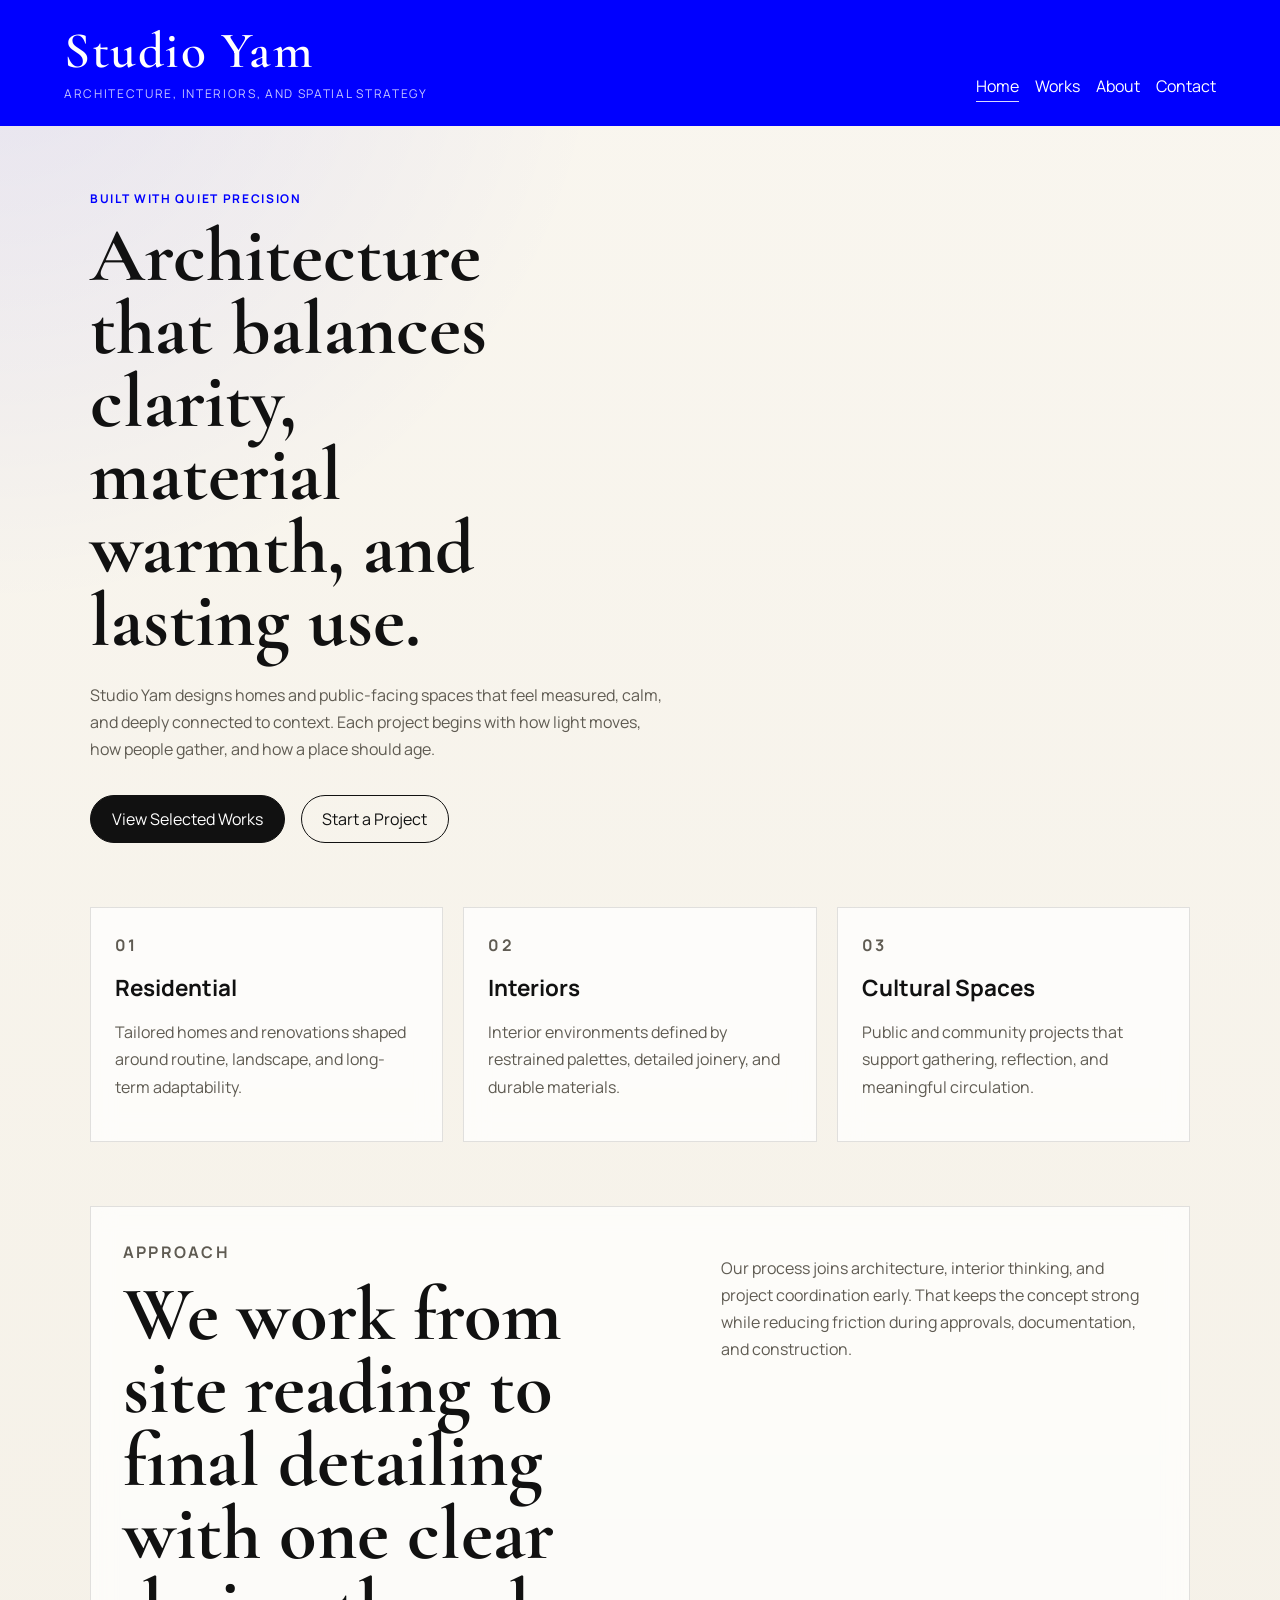
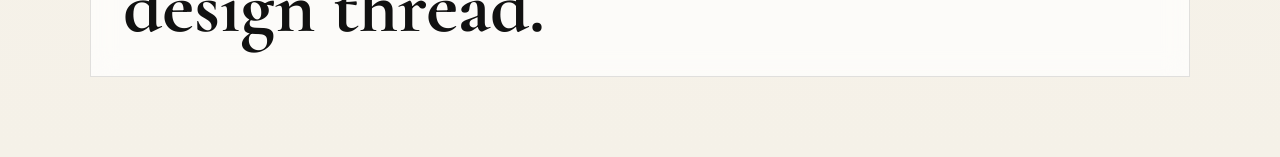
==== index.html @ 18f369b9 "Initial architectural studio website scaffold" ====
<!DOCTYPE html>
<html lang="en">
<head>
  <meta charset="UTF-8">
  <meta name="viewport" content="width=device-width, initial-scale=1.0">
  <title>Studio Yam | Architecture and Interiors</title>
  <meta name="description" content="Studio Yam is an architectural studio shaping calm, site-responsive homes, interiors, and cultural spaces.">
  <link rel="preconnect" href="https://fonts.googleapis.com">
  <link rel="preconnect" href="https://fonts.gstatic.com" crossorigin>
  <link href="https://fonts.googleapis.com/css2?family=Manrope:wght@400;500;700;800&family=Cormorant+Garamond:wght@500;600&display=swap" rel="stylesheet">
  <link rel="stylesheet" href="style.css">
</head>
<body>
  <header class="site-header">
    <div class="brand-lockup">
      <a class="brand" href="index.html">Studio Yam</a>
      <p class="brand-note">Architecture, interiors, and spatial strategy</p>
    </div>
    <nav class="site-nav" aria-label="Main navigation">
      <a class="active" href="index.html">Home</a>
      <a href="works.html">Works</a>
      <a href="about.html">About</a>
      <a href="contact.html">Contact</a>
    </nav>
  </header>

  <main>
    <section class="hero">
      <p class="eyebrow">Built With Quiet Precision</p>
      <h1>Architecture that balances clarity, material warmth, and lasting use.</h1>
      <p class="hero-copy">
        Studio Yam designs homes and public-facing spaces that feel measured, calm, and deeply connected to context. Each project begins with how light moves, how people gather, and how a place should age.
      </p>
      <div class="hero-actions">
        <a class="button button-primary" href="works.html">View Selected Works</a>
        <a class="button button-secondary" href="contact.html">Start a Project</a>
      </div>
    </section>

    <section class="section-grid">
      <article class="card">
        <p class="card-index">01</p>
        <h2>Residential</h2>
        <p>Tailored homes and renovations shaped around routine, landscape, and long-term adaptability.</p>
      </article>
      <article class="card">
        <p class="card-index">02</p>
        <h2>Interiors</h2>
        <p>Interior environments defined by restrained palettes, detailed joinery, and durable materials.</p>
      </article>
      <article class="card">
        <p class="card-index">03</p>
        <h2>Cultural Spaces</h2>
        <p>Public and community projects that support gathering, reflection, and meaningful circulation.</p>
      </article>
    </section>

    <section class="feature-band">
      <div>
        <p class="eyebrow">Approach</p>
        <h2>We work from site reading to final detailing with one clear design thread.</h2>
      </div>
      <p>
        Our process joins architecture, interior thinking, and project coordination early. That keeps the concept strong while reducing friction during approvals, documentation, and construction.
      </p>
    </section>
  </main>
</body>
</html>
---- style.css ----
:root {
  --header-blue: #0000FF;
  --ink: #111111;
  --paper: #f5f1e8;
  --panel: #fffdf8;
  --muted: #5f5b52;
  --line: rgba(17, 17, 17, 0.12);
}

* {
  box-sizing: border-box;
}

html {
  scroll-behavior: smooth;
}

body {
  margin: 0;
  font-family: "Manrope", sans-serif;
  color: var(--ink);
  background:
    radial-gradient(circle at top left, rgba(0, 0, 255, 0.08), transparent 28%),
    linear-gradient(180deg, #f9f6ef 0%, var(--paper) 100%);
  min-height: 100vh;
}

a {
  color: inherit;
  text-decoration: none;
}

.site-header {
  background: var(--header-blue);
  color: #ffffff;
  display: flex;
  justify-content: space-between;
  align-items: end;
  gap: 2rem;
  padding: 1.25rem 5vw 1.5rem;
}

.brand-lockup {
  display: grid;
  gap: 0.2rem;
}

.brand {
  font-family: "Cormorant Garamond", serif;
  font-size: clamp(2rem, 4vw, 3.4rem);
  font-weight: 600;
  letter-spacing: 0.03em;
}

.brand-note,
.eyebrow,
.project-type,
.card-index {
  text-transform: uppercase;
  letter-spacing: 0.14em;
  font-size: 0.75rem;
}

.brand-note {
  margin: 0;
  color: rgba(255, 255, 255, 0.78);
}

.site-nav {
  display: flex;
  flex-wrap: wrap;
  gap: 1rem;
  align-items: center;
}

.site-nav a {
  padding-bottom: 0.25rem;
  border-bottom: 1px solid transparent;
}

.site-nav a.active,
.site-nav a:hover {
  border-color: rgba(255, 255, 255, 0.85);
}

main {
  padding: 4rem 5vw 5rem;
}

.hero,
.page-intro,
.feature-band,
.contact-panel,
.about-layout,
.project-list,
.section-grid {
  width: min(1100px, 100%);
  margin: 0 auto;
}

.hero h1,
.page-intro h1,
.feature-band h2 {
  font-family: "Cormorant Garamond", serif;
  font-size: clamp(3rem, 6vw, 5.5rem);
  line-height: 0.95;
  margin: 0;
  max-width: 12ch;
}

.hero-copy,
.feature-band p,
.card p,
.project-card p,
.about-copy p,
.contact-panel p,
.about-aside li {
  color: var(--muted);
  line-height: 1.7;
  font-size: 1rem;
}

.hero-copy {
  max-width: 58ch;
  margin: 1.5rem 0 0;
}

.hero-actions {
  display: flex;
  flex-wrap: wrap;
  gap: 1rem;
  margin-top: 2rem;
}

.button {
  display: inline-flex;
  align-items: center;
  justify-content: center;
  min-height: 3rem;
  padding: 0 1.3rem;
  border-radius: 999px;
  border: 1px solid var(--ink);
}

.button-primary {
  background: var(--ink);
  color: #ffffff;
}

.button-secondary {
  background: transparent;
}

.section-grid {
  display: grid;
  grid-template-columns: repeat(3, minmax(0, 1fr));
  gap: 1.25rem;
  margin-top: 4rem;
}

.card,
.project-card,
.feature-band,
.contact-panel,
.about-aside {
  background: rgba(255, 255, 255, 0.72);
  backdrop-filter: blur(12px);
  border: 1px solid var(--line);
}

.card,
.project-card {
  padding: 1.5rem;
}

.card h2,
.project-card h2,
.contact-panel h2,
.about-aside h2 {
  margin: 0 0 0.75rem;
  font-size: 1.4rem;
}

.card-index,
.project-type,
.eyebrow {
  margin: 0 0 0.8rem;
  color: var(--header-blue);
  font-weight: 700;
}

.feature-band {
  margin-top: 4rem;
  padding: 2rem;
  display: grid;
  grid-template-columns: 1.3fr 1fr;
  gap: 2rem;
}

.page-intro {
  margin-bottom: 2.5rem;
}

.project-list {
  display: grid;
  gap: 1rem;
}

.project-card {
  display: grid;
  grid-template-columns: 1.1fr 1fr;
  gap: 2rem;
}

.about-layout {
  display: grid;
  grid-template-columns: 1.5fr 1fr;
  gap: 1.5rem;
}

.about-copy {
  display: grid;
  gap: 1rem;
}

.about-aside {
  padding: 1.5rem;
}

.about-aside ul {
  margin: 0;
  padding-left: 1.2rem;
}

.contact-panel {
  padding: 2rem;
  display: grid;
  grid-template-columns: repeat(3, minmax(0, 1fr));
  gap: 1.5rem;
}

@media (max-width: 800px) {
  .site-header,
  .feature-band,
  .project-card,
  .about-layout,
  .contact-panel,
  .section-grid {
    grid-template-columns: 1fr;
  }

  .site-header {
    align-items: start;
  }

  .contact-panel,
  .feature-band {
    padding: 1.5rem;
  }

  .hero h1,
  .page-intro h1,
  .feature-band h2 {
    max-width: none;
  }
}
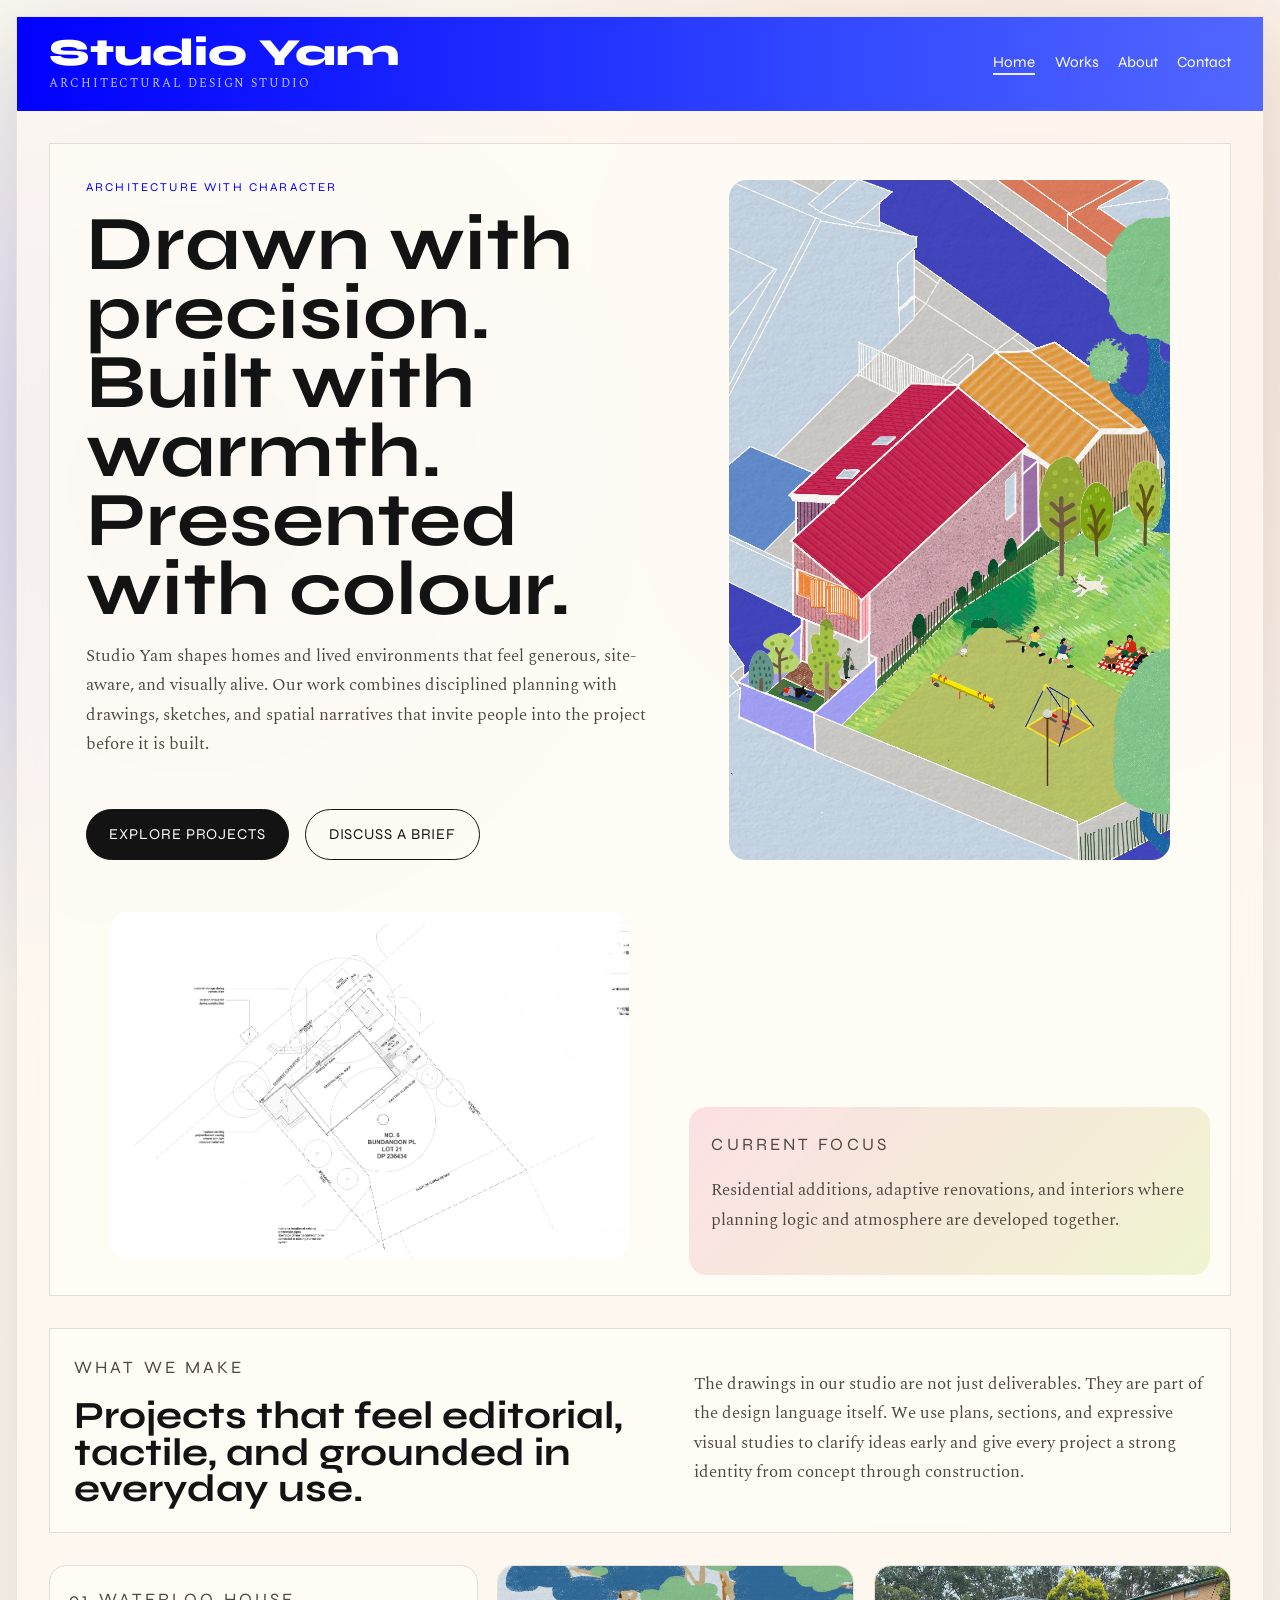
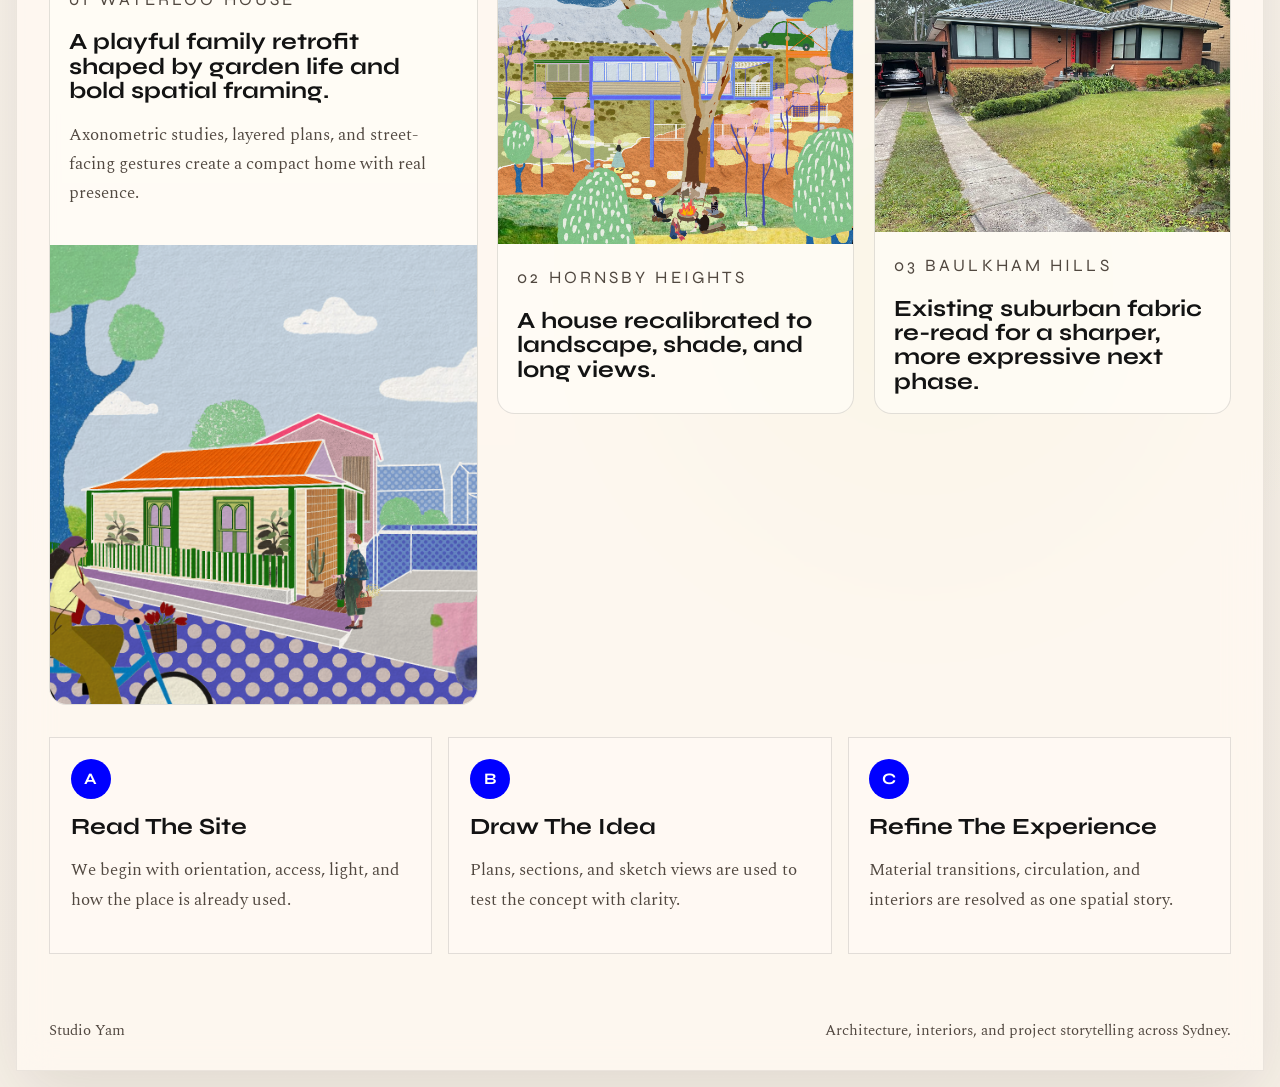
==== commit 1041a213: "Redesign studio site around project drawings" ====
--- a/index.html
+++ b/index.html
@@ -3,67 +3,116 @@
 <head>
   <meta charset="UTF-8">
   <meta name="viewport" content="width=device-width, initial-scale=1.0">
-  <title>Studio Yam | Architecture and Interiors</title>
-  <meta name="description" content="Studio Yam is an architectural studio shaping calm, site-responsive homes, interiors, and cultural spaces.">
+  <title>Studio Yam | Architecture With Colour, Precision, and Presence</title>
+  <meta name="description" content="Studio Yam is an architecture studio creating vibrant residential transformations, thoughtful interiors, and richly composed spatial experiences.">
   <link rel="preconnect" href="https://fonts.googleapis.com">
   <link rel="preconnect" href="https://fonts.gstatic.com" crossorigin>
-  <link href="https://fonts.googleapis.com/css2?family=Manrope:wght@400;500;700;800&family=Cormorant+Garamond:wght@500;600&display=swap" rel="stylesheet">
+  <link href="https://fonts.googleapis.com/css2?family=Syne:wght@400;500;700;800&family=Spectral:wght@400;500;600&display=swap" rel="stylesheet">
   <link rel="stylesheet" href="style.css">
 </head>
 <body>
-  <header class="site-header">
-    <div class="brand-lockup">
-      <a class="brand" href="index.html">Studio Yam</a>
-      <p class="brand-note">Architecture, interiors, and spatial strategy</p>
-    </div>
-    <nav class="site-nav" aria-label="Main navigation">
-      <a class="active" href="index.html">Home</a>
-      <a href="works.html">Works</a>
-      <a href="about.html">About</a>
-      <a href="contact.html">Contact</a>
-    </nav>
-  </header>
+  <div class="site-shell">
+    <header class="site-header">
+      <a class="brand" href="index.html">
+        <span class="brand-mark">Studio Yam</span>
+        <span class="brand-note">Architectural Design Studio</span>
+      </a>
+      <nav class="site-nav" aria-label="Main navigation">
+        <a class="active" href="index.html">Home</a>
+        <a href="works.html">Works</a>
+        <a href="about.html">About</a>
+        <a href="contact.html">Contact</a>
+      </nav>
+    </header>
 
-  <main>
-    <section class="hero">
-      <p class="eyebrow">Built With Quiet Precision</p>
-      <h1>Architecture that balances clarity, material warmth, and lasting use.</h1>
-      <p class="hero-copy">
-        Studio Yam designs homes and public-facing spaces that feel measured, calm, and deeply connected to context. Each project begins with how light moves, how people gather, and how a place should age.
-      </p>
-      <div class="hero-actions">
-        <a class="button button-primary" href="works.html">View Selected Works</a>
-        <a class="button button-secondary" href="contact.html">Start a Project</a>
-      </div>
-    </section>
+    <main>
+      <section class="hero-panel hero-grid">
+        <div class="hero-copy">
+          <p class="eyebrow">Architecture With Character</p>
+          <h1>Drawn with precision. Built with warmth. Presented with colour.</h1>
+          <p class="lede">
+            Studio Yam shapes homes and lived environments that feel generous, site-aware, and visually alive. Our work combines disciplined planning with drawings, sketches, and spatial narratives that invite people into the project before it is built.
+          </p>
+          <div class="hero-actions">
+            <a class="button button-primary" href="works.html">Explore Projects</a>
+            <a class="button button-secondary" href="contact.html">Discuss A Brief</a>
+          </div>
+        </div>
 
-    <section class="section-grid">
-      <article class="card">
-        <p class="card-index">01</p>
-        <h2>Residential</h2>
-        <p>Tailored homes and renovations shaped around routine, landscape, and long-term adaptability.</p>
-      </article>
-      <article class="card">
-        <p class="card-index">02</p>
-        <h2>Interiors</h2>
-        <p>Interior environments defined by restrained palettes, detailed joinery, and durable materials.</p>
-      </article>
-      <article class="card">
-        <p class="card-index">03</p>
-        <h2>Cultural Spaces</h2>
-        <p>Public and community projects that support gathering, reflection, and meaningful circulation.</p>
-      </article>
-    </section>
+        <figure class="hero-art hero-art-main">
+          <img src="images/01 WATERLOO HOUSE_68 Douglas Street/S01 AXO.png" alt="Illustrated axonometric drawing of Waterloo House in vibrant colours.">
+        </figure>
 
-    <section class="feature-band">
-      <div>
-        <p class="eyebrow">Approach</p>
-        <h2>We work from site reading to final detailing with one clear design thread.</h2>
-      </div>
-      <p>
-        Our process joins architecture, interior thinking, and project coordination early. That keeps the concept strong while reducing friction during approvals, documentation, and construction.
-      </p>
-    </section>
-  </main>
+        <figure class="hero-art hero-art-plan">
+          <img src="images/02 HORNSBY HEIGHTS HOUSE_6 Bundanoon Pl/SITE PLAN.png" alt="Site plan drawing for the Hornsby Heights House project.">
+        </figure>
+
+        <aside class="hero-note">
+          <p class="eyebrow">Current Focus</p>
+          <p>Residential additions, adaptive renovations, and interiors where planning logic and atmosphere are developed together.</p>
+        </aside>
+      </section>
+
+      <section class="intro-band">
+        <div>
+          <p class="eyebrow">What We Make</p>
+          <h2>Projects that feel editorial, tactile, and grounded in everyday use.</h2>
+        </div>
+        <p>
+          The drawings in our studio are not just deliverables. They are part of the design language itself. We use plans, sections, and expressive visual studies to clarify ideas early and give every project a strong identity from concept through construction.
+        </p>
+      </section>
+
+      <section class="project-preview-grid">
+        <article class="preview-card preview-card-large">
+          <div class="preview-copy">
+            <p class="card-tag">01 Waterloo House</p>
+            <h3>A playful family retrofit shaped by garden life and bold spatial framing.</h3>
+            <p>Axonometric studies, layered plans, and street-facing gestures create a compact home with real presence.</p>
+          </div>
+          <img src="images/01 WATERLOO HOUSE_68 Douglas Street/S03 Street Front.png" alt="Street front illustration of Waterloo House.">
+        </article>
+
+        <article class="preview-card">
+          <img src="images/02 HORNSBY HEIGHTS HOUSE_6 Bundanoon Pl/S01 Bush View.png" alt="Perspective drawing showing the bush outlook of Hornsby Heights House.">
+          <div class="preview-copy">
+            <p class="card-tag">02 Hornsby Heights</p>
+            <h3>A house recalibrated to landscape, shade, and long views.</h3>
+          </div>
+        </article>
+
+        <article class="preview-card">
+          <img src="images/03 BAULKHAM HILLS_83 Hilda Rd/photos 02.jpeg" alt="Existing exterior photograph from the Baulkham Hills project.">
+          <div class="preview-copy">
+            <p class="card-tag">03 Baulkham Hills</p>
+            <h3>Existing suburban fabric re-read for a sharper, more expressive next phase.</h3>
+          </div>
+        </article>
+      </section>
+
+      <section class="process-strip">
+        <article>
+          <span class="process-index">A</span>
+          <h3>Read The Site</h3>
+          <p>We begin with orientation, access, light, and how the place is already used.</p>
+        </article>
+        <article>
+          <span class="process-index">B</span>
+          <h3>Draw The Idea</h3>
+          <p>Plans, sections, and sketch views are used to test the concept with clarity.</p>
+        </article>
+        <article>
+          <span class="process-index">C</span>
+          <h3>Refine The Experience</h3>
+          <p>Material transitions, circulation, and interiors are resolved as one spatial story.</p>
+        </article>
+      </section>
+    </main>
+
+    <footer class="site-footer">
+      <p>Studio Yam</p>
+      <p>Architecture, interiors, and project storytelling across Sydney.</p>
+    </footer>
+  </div>
 </body>
 </html>
--- a/style.css
+++ b/style.css
@@ -1,10 +1,16 @@
 :root {
-  --header-blue: #0000FF;
-  --ink: #111111;
-  --paper: #f5f1e8;
-  --panel: #fffdf8;
-  --muted: #5f5b52;
-  --line: rgba(17, 17, 17, 0.12);
+  --header-blue: #0000ff;
+  --paper: #f8f2e9;
+  --paper-deep: #efe5d6;
+  --ink: #131313;
+  --muted: #514840;
+  --line: rgba(19, 19, 19, 0.12);
+  --panel: rgba(255, 252, 247, 0.72);
+  --coral: #ef6d51;
+  --pink: #eb4d8b;
+  --citrus: #b9d64d;
+  --violet: #4f46db;
+  --shadow: 0 24px 70px rgba(49, 37, 25, 0.12);
 }
 
 * {
@@ -17,12 +23,19 @@
 
 body {
   margin: 0;
-  font-family: "Manrope", sans-serif;
+  min-height: 100vh;
   color: var(--ink);
+  font-family: "Spectral", serif;
   background:
-    radial-gradient(circle at top left, rgba(0, 0, 255, 0.08), transparent 28%),
-    linear-gradient(180deg, #f9f6ef 0%, var(--paper) 100%);
-  min-height: 100vh;
+    radial-gradient(circle at 15% 18%, rgba(0, 0, 255, 0.16), transparent 22%),
+    radial-gradient(circle at 80% 12%, rgba(239, 109, 81, 0.16), transparent 24%),
+    radial-gradient(circle at 72% 70%, rgba(185, 214, 77, 0.18), transparent 20%),
+    linear-gradient(180deg, #fbf7ef 0%, var(--paper) 100%);
+}
+
+img {
+  display: block;
+  width: 100%;
 }
 
 a {
@@ -30,99 +43,159 @@
   text-decoration: none;
 }
 
+.site-shell {
+  width: min(1440px, calc(100% - 2rem));
+  margin: 1rem auto;
+  border: 1px solid rgba(19, 19, 19, 0.08);
+  background: rgba(255, 249, 241, 0.72);
+  box-shadow: var(--shadow);
+  backdrop-filter: blur(18px);
+}
+
 .site-header {
-  background: var(--header-blue);
-  color: #ffffff;
+  position: sticky;
+  top: 0;
+  z-index: 20;
   display: flex;
   justify-content: space-between;
-  align-items: end;
+  align-items: center;
   gap: 2rem;
-  padding: 1.25rem 5vw 1.5rem;
-}
-
-.brand-lockup {
-  display: grid;
+  padding: 1.1rem 2rem;
+  background: linear-gradient(90deg, var(--header-blue) 0%, #3148ff 65%, #5267ff 100%);
+  color: #fff;
+}
+
+.brand {
+  display: inline-grid;
   gap: 0.2rem;
 }
 
-.brand {
-  font-family: "Cormorant Garamond", serif;
-  font-size: clamp(2rem, 4vw, 3.4rem);
-  font-weight: 600;
-  letter-spacing: 0.03em;
-}
-
-.brand-note,
-.eyebrow,
-.project-type,
-.card-index {
+.brand-mark,
+.site-nav,
+h1,
+h2,
+h3,
+.button,
+.process-index,
+.project-number {
+  font-family: "Syne", sans-serif;
+}
+
+.brand-mark {
+  font-size: clamp(1.8rem, 3vw, 2.7rem);
+  font-weight: 800;
+  line-height: 0.95;
+}
+
+.brand-note {
+  font-size: 0.75rem;
+  letter-spacing: 0.16em;
   text-transform: uppercase;
-  letter-spacing: 0.14em;
-  font-size: 0.75rem;
-}
-
-.brand-note {
-  margin: 0;
-  color: rgba(255, 255, 255, 0.78);
+  color: rgba(255, 255, 255, 0.74);
 }
 
 .site-nav {
   display: flex;
   flex-wrap: wrap;
-  gap: 1rem;
-  align-items: center;
+  gap: 0.9rem 1.2rem;
+  font-size: 0.95rem;
 }
 
 .site-nav a {
-  padding-bottom: 0.25rem;
-  border-bottom: 1px solid transparent;
-}
-
-.site-nav a.active,
-.site-nav a:hover {
-  border-color: rgba(255, 255, 255, 0.85);
+  padding-bottom: 0.15rem;
+  border-bottom: 2px solid transparent;
+}
+
+.site-nav a:hover,
+.site-nav a.active {
+  border-color: rgba(255, 255, 255, 0.9);
 }
 
 main {
-  padding: 4rem 5vw 5rem;
-}
-
-.hero,
-.page-intro,
-.feature-band,
-.contact-panel,
-.about-layout,
-.project-list,
-.section-grid {
-  width: min(1100px, 100%);
-  margin: 0 auto;
-}
-
-.hero h1,
-.page-intro h1,
-.feature-band h2 {
-  font-family: "Cormorant Garamond", serif;
-  font-size: clamp(3rem, 6vw, 5.5rem);
+  padding: 2rem;
+}
+
+.hero-panel,
+.intro-band,
+.process-strip,
+.project-story,
+.about-story,
+.about-gallery,
+.contact-layout,
+.contact-gallery,
+.page-hero {
+  margin-bottom: 2rem;
+}
+
+.hero-panel,
+.intro-band,
+.project-story,
+.about-story,
+.contact-layout,
+.contact-gallery,
+.about-gallery,
+.page-hero {
+  background: var(--panel);
+  border: 1px solid var(--line);
+}
+
+.hero-grid {
+  display: grid;
+  grid-template-columns: 1.15fr 1fr;
+  gap: 1.25rem;
+  padding: 1.25rem;
+}
+
+.hero-copy {
+  display: flex;
+  flex-direction: column;
+  justify-content: center;
+  padding: clamp(0.3rem, 2vw, 1rem);
+}
+
+.eyebrow,
+.card-tag {
+  margin: 0 0 1rem;
+  font-family: "Syne", sans-serif;
+  font-size: 0.75rem;
+  letter-spacing: 0.18em;
+  text-transform: uppercase;
+  color: var(--header-blue);
+}
+
+h1,
+.page-hero h1 {
+  margin: 0;
+  font-size: clamp(3rem, 6vw, 6.2rem);
+  line-height: 0.9;
+  max-width: 10ch;
+}
+
+h2 {
+  margin: 0;
+  font-size: clamp(1.9rem, 3vw, 3rem);
   line-height: 0.95;
+}
+
+h3 {
   margin: 0;
-  max-width: 12ch;
-}
-
-.hero-copy,
-.feature-band p,
-.card p,
-.project-card p,
-.about-copy p,
-.contact-panel p,
-.about-aside li {
+  font-size: 1.45rem;
+  line-height: 1.05;
+}
+
+.lede,
+.hero-note p,
+.intro-band p,
+.preview-copy p,
+.process-strip p,
+.story-copy,
+.about-text p,
+.value-card p,
+.contact-card p,
+.site-footer p {
+  font-size: 1.08rem;
+  line-height: 1.7;
   color: var(--muted);
-  line-height: 1.7;
-  font-size: 1rem;
-}
-
-.hero-copy {
-  max-width: 58ch;
-  margin: 1.5rem 0 0;
 }
 
 .hero-actions {
@@ -136,131 +209,355 @@
   display: inline-flex;
   align-items: center;
   justify-content: center;
-  min-height: 3rem;
-  padding: 0 1.3rem;
+  min-height: 3.2rem;
+  padding: 0 1.4rem;
   border-radius: 999px;
+  font-size: 0.94rem;
+  letter-spacing: 0.06em;
+  text-transform: uppercase;
   border: 1px solid var(--ink);
 }
 
 .button-primary {
   background: var(--ink);
-  color: #ffffff;
+  color: #fff;
 }
 
 .button-secondary {
   background: transparent;
 }
 
-.section-grid {
+.hero-art,
+.story-card,
+.preview-card,
+.page-hero-figure,
+.about-gallery figure,
+.contact-gallery figure {
+  overflow: hidden;
+  border-radius: 1.1rem;
+  background: #fff;
+}
+
+.hero-art img,
+.preview-card img,
+.story-card img,
+.page-hero-figure img,
+.about-gallery img,
+.contact-gallery img {
+  height: 100%;
+  object-fit: cover;
+}
+
+.hero-art-main {
+  min-height: 40rem;
+}
+
+.hero-art-plan {
+  min-height: 18rem;
+}
+
+.hero-note {
+  align-self: end;
+  padding: 1.4rem;
+  border-radius: 1.1rem;
+  background: linear-gradient(135deg, rgba(235, 77, 139, 0.16), rgba(185, 214, 77, 0.22));
+}
+
+.intro-band {
+  display: grid;
+  grid-template-columns: 1.15fr 1fr;
+  gap: 2rem;
+  padding: 1.5rem;
+}
+
+.project-preview-grid {
+  display: grid;
+  grid-template-columns: 1.2fr 1fr 1fr;
+  gap: 1.2rem;
+  margin-bottom: 2rem;
+}
+
+.preview-card {
+  display: grid;
+  gap: 0;
+  background: var(--panel);
+  border: 1px solid var(--line);
+}
+
+.preview-card-large {
+  grid-row: span 2;
+}
+
+.preview-card img {
+  aspect-ratio: 4 / 3;
+}
+
+.preview-card-large img {
+  aspect-ratio: 4 / 4.3;
+}
+
+.preview-copy {
+  padding: 1.2rem;
+}
+
+.process-strip {
   display: grid;
   grid-template-columns: repeat(3, minmax(0, 1fr));
-  gap: 1.25rem;
-  margin-top: 4rem;
-}
-
-.card,
-.project-card,
-.feature-band,
-.contact-panel,
-.about-aside {
-  background: rgba(255, 255, 255, 0.72);
-  backdrop-filter: blur(12px);
+  gap: 1rem;
+}
+
+.process-strip article {
+  padding: 1.3rem;
+  background: rgba(255, 250, 244, 0.86);
   border: 1px solid var(--line);
 }
 
-.card,
-.project-card {
+.process-index,
+.project-number {
+  display: inline-flex;
+  align-items: center;
+  justify-content: center;
+  width: 2.5rem;
+  height: 2.5rem;
+  margin-bottom: 1rem;
+  border-radius: 999px;
+  background: var(--header-blue);
+  color: #fff;
+  font-size: 1rem;
+  font-weight: 700;
+}
+
+.page-hero {
   padding: 1.5rem;
 }
 
-.card h2,
-.project-card h2,
-.contact-panel h2,
-.about-aside h2 {
-  margin: 0 0 0.75rem;
-  font-size: 1.4rem;
-}
-
-.card-index,
-.project-type,
-.eyebrow {
-  margin: 0 0 0.8rem;
-  color: var(--header-blue);
-  font-weight: 700;
-}
-
-.feature-band {
-  margin-top: 4rem;
-  padding: 2rem;
-  display: grid;
-  grid-template-columns: 1.3fr 1fr;
-  gap: 2rem;
-}
-
-.page-intro {
-  margin-bottom: 2.5rem;
-}
-
-.project-list {
-  display: grid;
-  gap: 1rem;
-}
-
-.project-card {
-  display: grid;
-  grid-template-columns: 1.1fr 1fr;
-  gap: 2rem;
-}
-
-.about-layout {
-  display: grid;
-  grid-template-columns: 1.5fr 1fr;
-  gap: 1.5rem;
-}
-
-.about-copy {
-  display: grid;
-  gap: 1rem;
-}
-
-.about-aside {
+.page-hero-split {
+  display: grid;
+  grid-template-columns: 1.05fr 0.95fr;
+  gap: 1.4rem;
+  align-items: center;
+}
+
+.page-hero-figure {
+  min-height: 22rem;
+}
+
+.project-story {
+  padding: 1.4rem;
+}
+
+.story-heading {
+  display: grid;
+  grid-template-columns: auto 1fr;
+  gap: 1.1rem;
+  align-items: start;
+  margin-bottom: 1.4rem;
+}
+
+.story-gallery {
+  display: grid;
+  gap: 1rem;
+}
+
+.story-gallery-waterloo {
+  grid-template-columns: 1.2fr 1fr 1fr;
+}
+
+.story-gallery-hornsby,
+.story-gallery-baulkham {
+  grid-template-columns: repeat(3, minmax(0, 1fr));
+}
+
+.story-card {
+  min-height: 16rem;
+  background: #fff;
+}
+
+.story-card-tall {
+  grid-row: span 2;
+  min-height: 33rem;
+}
+
+.story-card-wide {
+  grid-column: span 2;
+}
+
+.story-gallery-waterloo .story-card:nth-child(2),
+.story-gallery-waterloo .story-card:nth-child(3),
+.story-gallery-waterloo .story-card:nth-child(4),
+.story-gallery-waterloo .story-card:nth-child(5) {
+  background: rgba(255, 255, 255, 0.9);
+}
+
+.about-story {
+  display: grid;
+  grid-template-columns: 1.15fr 0.85fr;
+  gap: 1.4rem;
   padding: 1.5rem;
 }
 
-.about-aside ul {
+.about-text {
+  display: grid;
+  gap: 1rem;
+}
+
+.about-text p {
   margin: 0;
-  padding-left: 1.2rem;
-}
-
-.contact-panel {
-  padding: 2rem;
+}
+
+.about-rail {
+  display: grid;
+  gap: 1rem;
+}
+
+.value-card,
+.contact-card {
+  padding: 1.25rem;
+  border: 1px solid var(--line);
+  background: rgba(255, 251, 246, 0.9);
+}
+
+.about-gallery,
+.contact-gallery {
+  display: grid;
+  grid-template-columns: 1.1fr 1fr 1fr;
+  gap: 1rem;
+  padding: 1rem;
+}
+
+.about-gallery-primary,
+.contact-gallery-large {
+  grid-row: span 2;
+}
+
+.contact-layout {
   display: grid;
   grid-template-columns: repeat(3, minmax(0, 1fr));
-  gap: 1.5rem;
-}
-
-@media (max-width: 800px) {
+  gap: 1rem;
+  padding: 1rem;
+}
+
+.contact-card-primary {
+  background: linear-gradient(135deg, rgba(0, 0, 255, 0.92), rgba(79, 70, 219, 0.92));
+}
+
+.contact-card-primary .card-tag,
+.contact-card-primary h2,
+.contact-card-primary p {
+  color: #fff;
+}
+
+.site-footer {
+  display: flex;
+  justify-content: space-between;
+  gap: 1rem;
+  padding: 0 2rem 1.6rem;
+}
+
+.site-footer p {
+  margin: 0;
+  font-size: 0.95rem;
+}
+
+@media (max-width: 1100px) {
+  .hero-grid,
+  .intro-band,
+  .page-hero-split,
+  .about-story,
+  .contact-layout,
+  .about-gallery,
+  .contact-gallery,
+  .project-preview-grid,
+  .story-gallery-waterloo,
+  .story-gallery-hornsby,
+  .story-gallery-baulkham,
+  .process-strip {
+    grid-template-columns: 1fr 1fr;
+  }
+
+  .hero-copy,
+  .page-hero > div {
+    grid-column: 1 / -1;
+  }
+
+  .preview-card-large,
+  .about-gallery-primary,
+  .contact-gallery-large,
+  .story-card-tall,
+  .story-card-wide {
+    grid-row: auto;
+    grid-column: auto;
+  }
+
+  h1,
+  .page-hero h1 {
+    max-width: none;
+  }
+}
+
+@media (max-width: 760px) {
+  .site-shell {
+    width: 100%;
+    margin: 0;
+    border: 0;
+  }
+
   .site-header,
-  .feature-band,
-  .project-card,
-  .about-layout,
-  .contact-panel,
-  .section-grid {
+  .site-footer,
+  main,
+  .hero-grid,
+  .intro-band,
+  .page-hero,
+  .project-story,
+  .about-story,
+  .contact-layout,
+  .about-gallery,
+  .contact-gallery {
+    padding-left: 1rem;
+    padding-right: 1rem;
+  }
+
+  .site-header,
+  .site-footer,
+  .hero-grid,
+  .intro-band,
+  .page-hero-split,
+  .about-story,
+  .contact-layout,
+  .about-gallery,
+  .contact-gallery,
+  .project-preview-grid,
+  .story-gallery-waterloo,
+  .story-gallery-hornsby,
+  .story-gallery-baulkham,
+  .process-strip {
     grid-template-columns: 1fr;
   }
 
-  .site-header {
-    align-items: start;
-  }
-
-  .contact-panel,
-  .feature-band {
-    padding: 1.5rem;
-  }
-
-  .hero h1,
-  .page-intro h1,
-  .feature-band h2 {
-    max-width: none;
-  }
-}
+  .site-header,
+  .site-footer {
+    display: grid;
+  }
+
+  .hero-art-main,
+  .page-hero-figure,
+  .story-card,
+  .story-card-tall {
+    min-height: auto;
+  }
+
+  .preview-card img,
+  .preview-card-large img,
+  .hero-art img,
+  .page-hero-figure img,
+  .about-gallery img,
+  .contact-gallery img,
+  .story-card img {
+    aspect-ratio: 4 / 3;
+  }
+
+  h1,
+  .page-hero h1 {
+    font-size: clamp(2.5rem, 12vw, 4.2rem);
+  }
+}
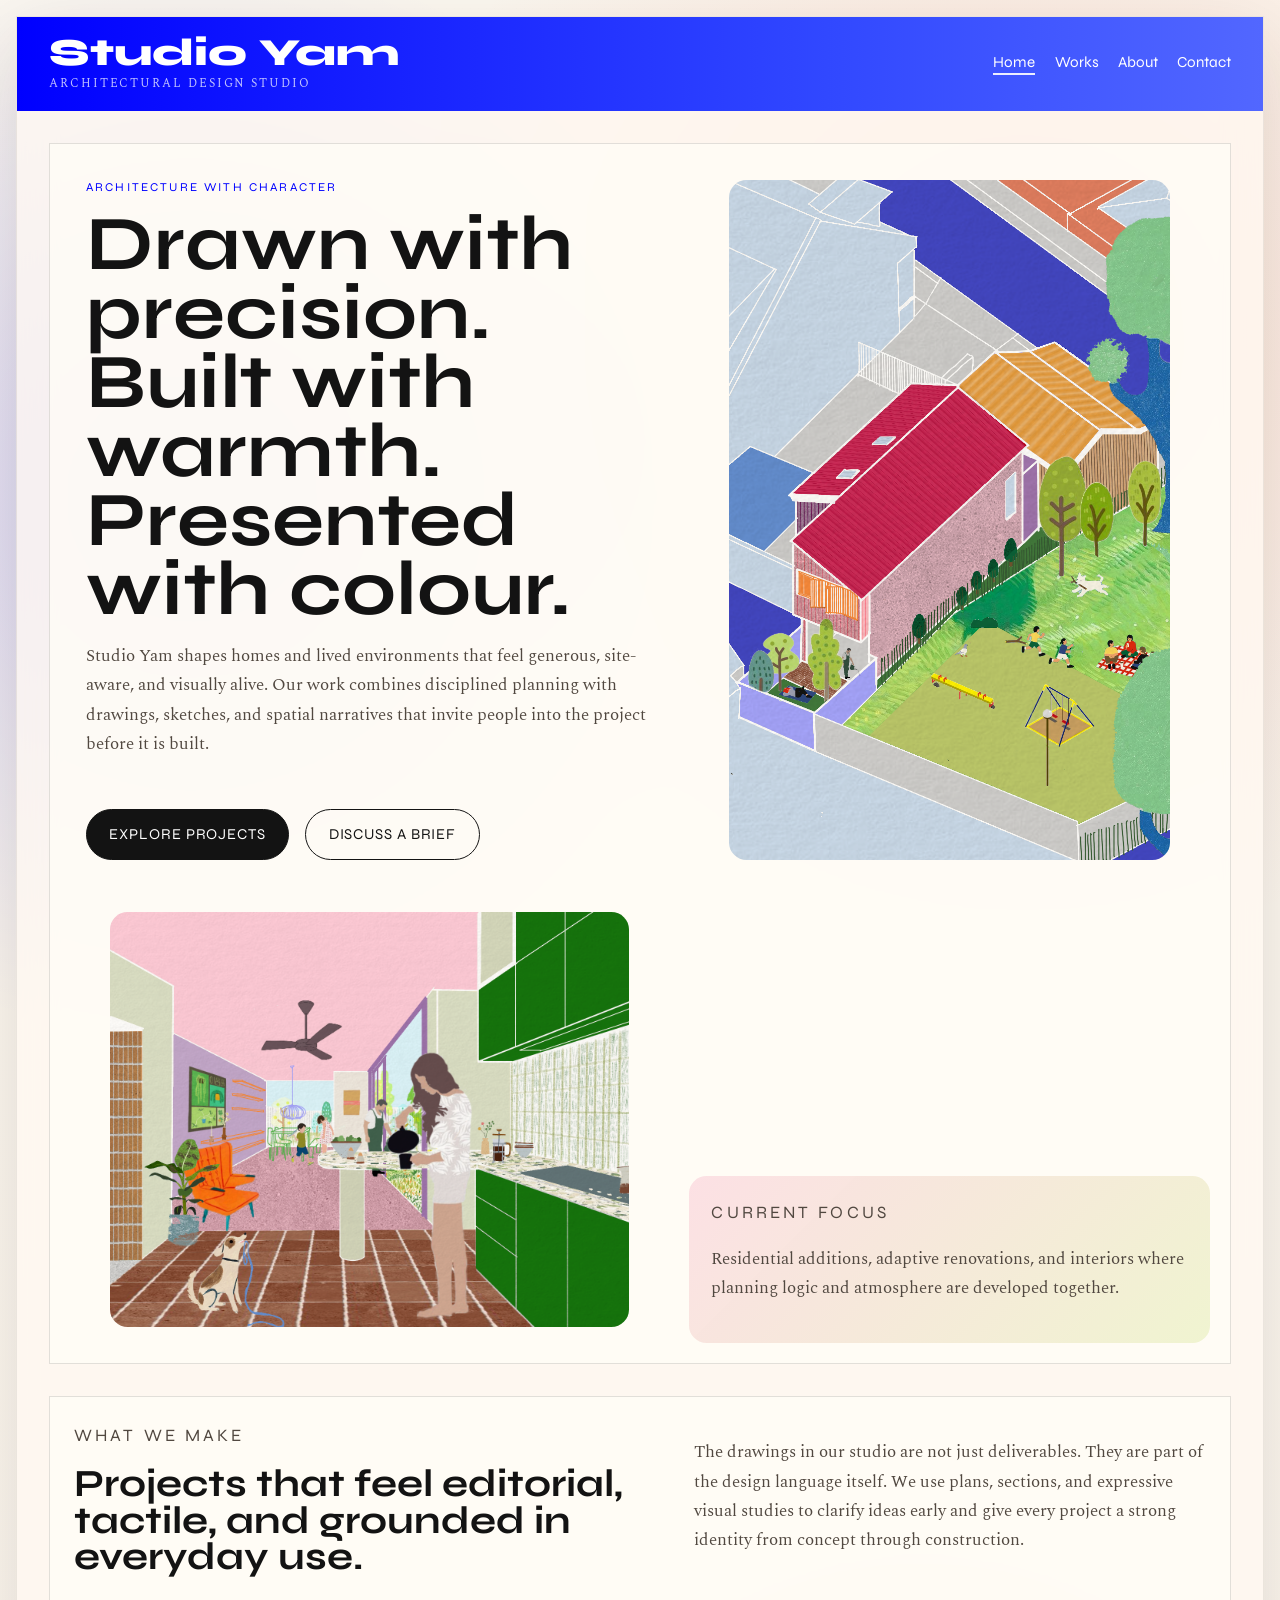
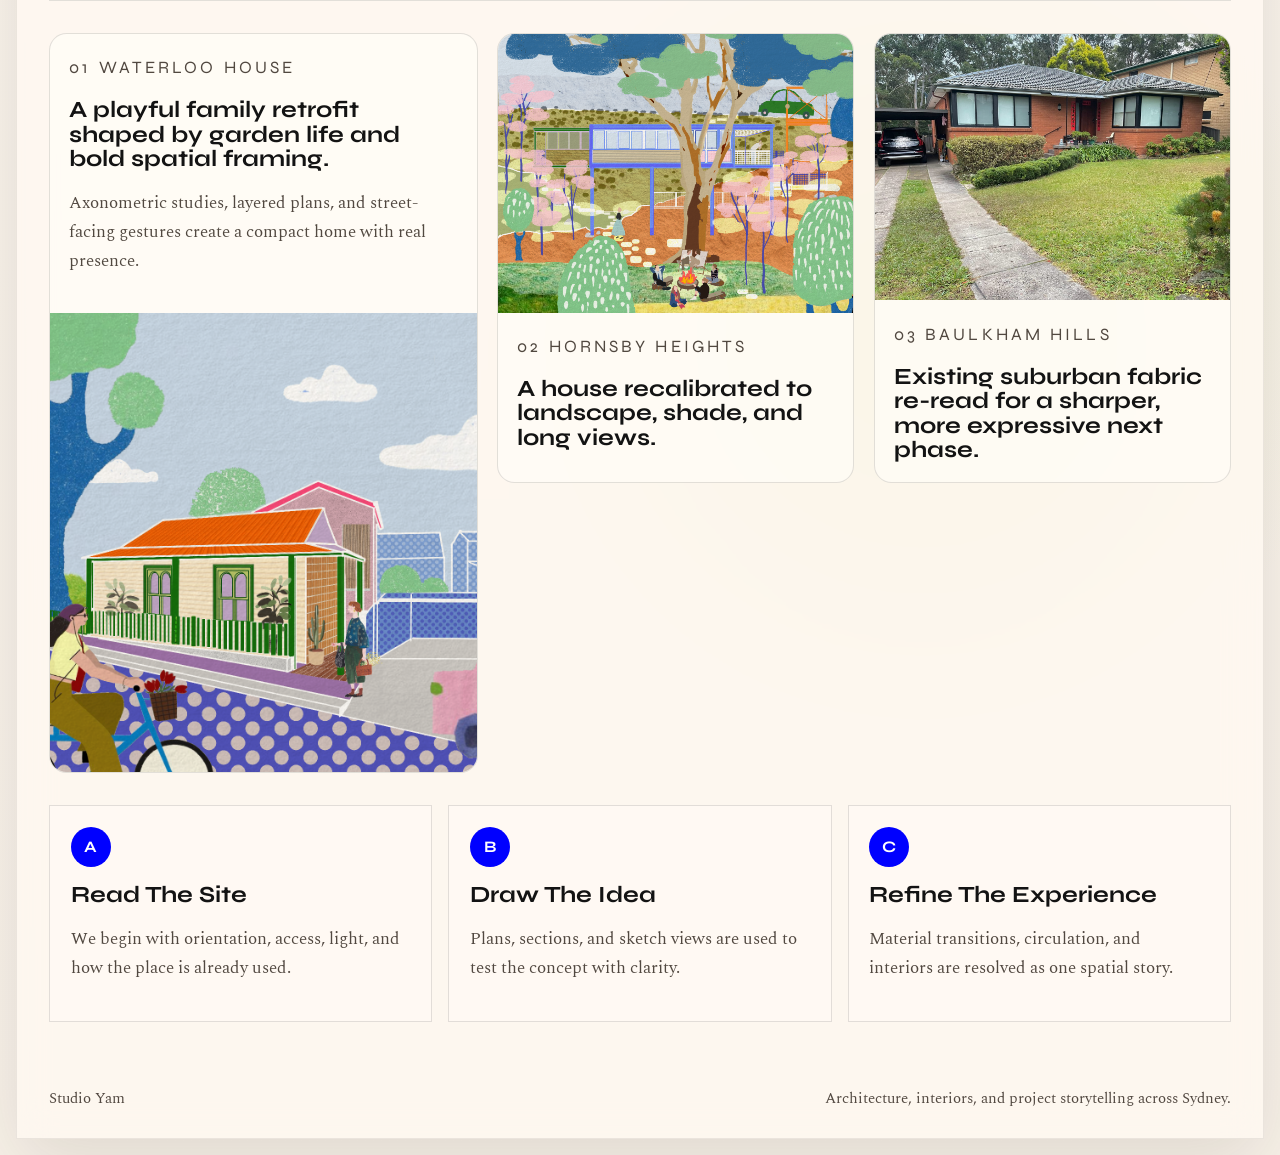
==== commit 5ca3e490: "Update home page content" ====
--- a/index.html
+++ b/index.html
@@ -44,7 +44,7 @@
         </figure>
 
         <figure class="hero-art hero-art-plan">
-          <img src="images/02 HORNSBY HEIGHTS HOUSE_6 Bundanoon Pl/SITE PLAN.png" alt="Site plan drawing for the Hornsby Heights House project.">
+          <img src="images/01 WATERLOO HOUSE_68 Douglas Street/S02 Open Plan Kitchen.png" alt="Open plan kitchen drawing for the Waterloo House project.">
         </figure>
 
         <aside class="hero-note">
--- a/style.css
+++ b/style.css
@@ -405,6 +405,14 @@
   margin: 0;
 }
 
+.director-registration {
+  font-family: "Syne", sans-serif;
+  font-size: 0.92rem;
+  letter-spacing: 0.03em;
+  text-transform: uppercase;
+  color: var(--ink);
+}
+
 .about-rail {
   display: grid;
   gap: 1rem;
@@ -428,6 +436,10 @@
 .about-gallery-primary,
 .contact-gallery-large {
   grid-row: span 2;
+}
+
+.about-gallery-portrait img {
+  object-position: center top;
 }
 
 .contact-layout {
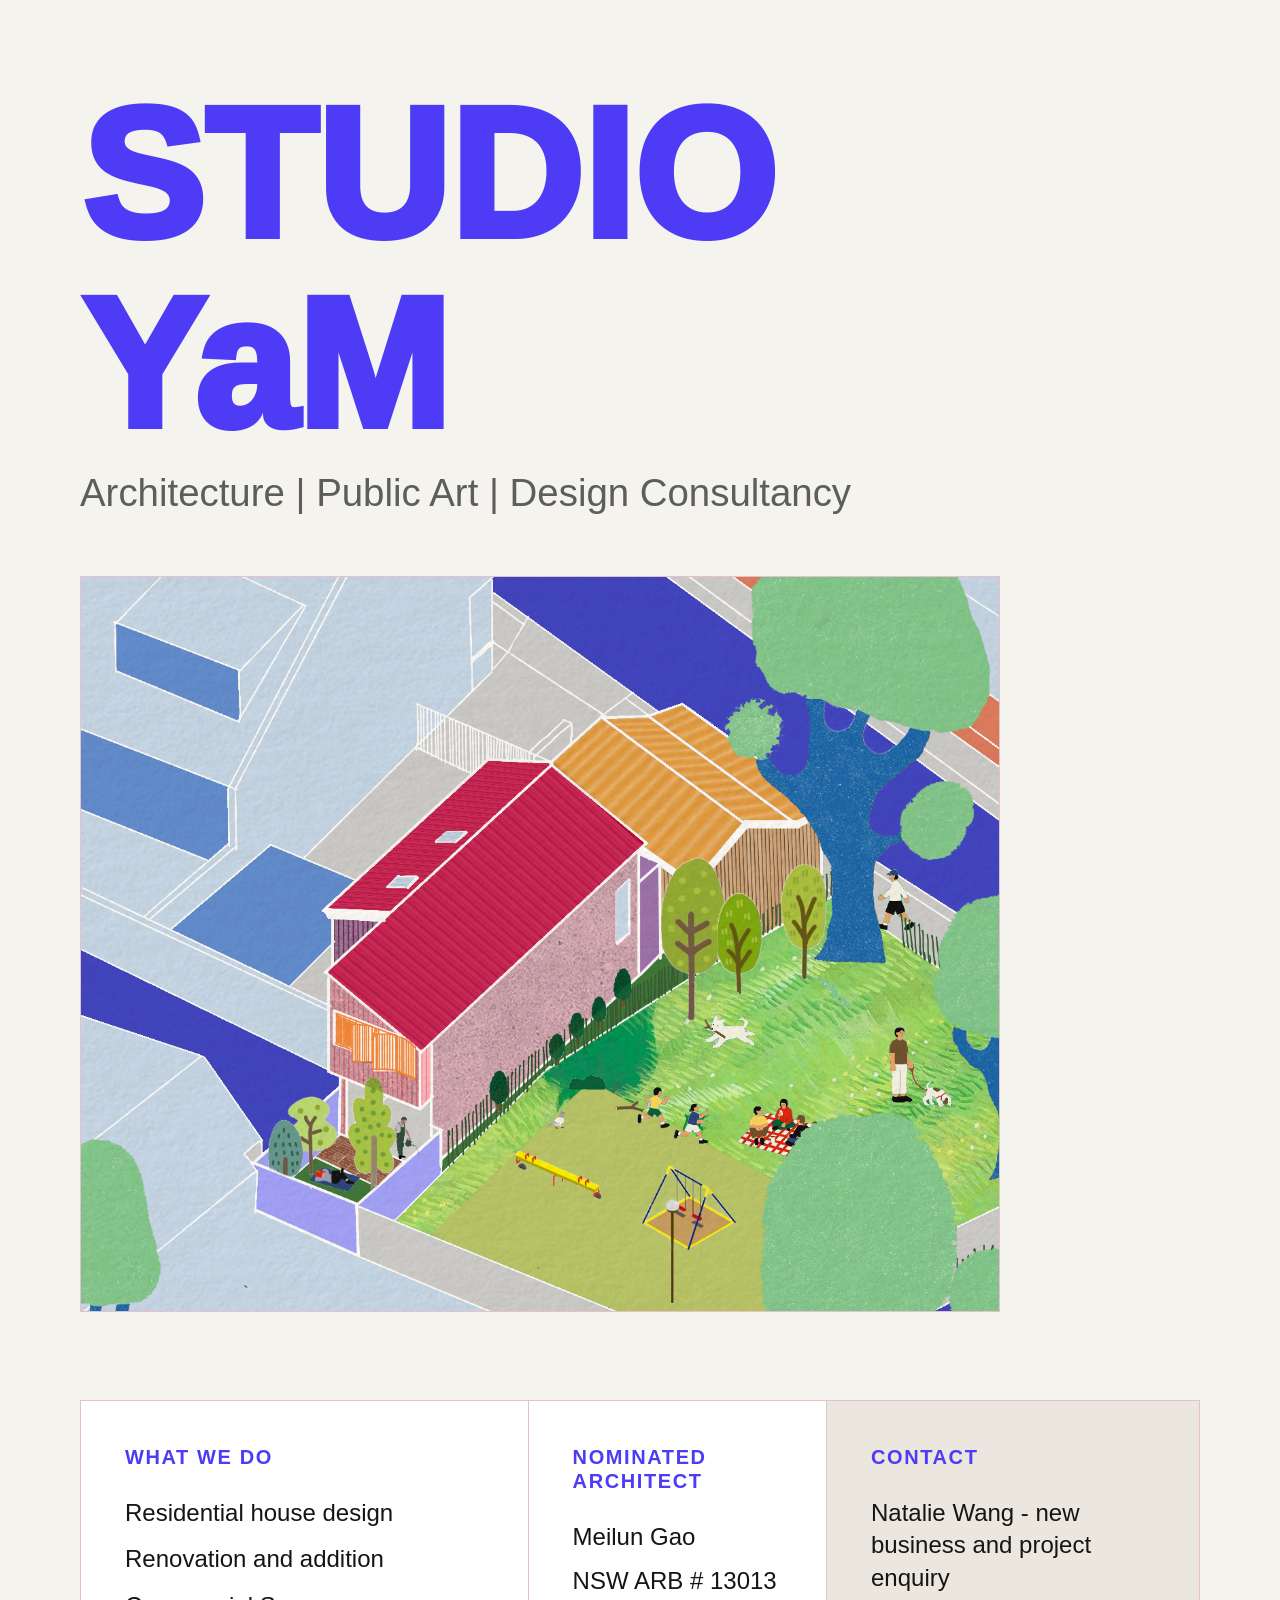
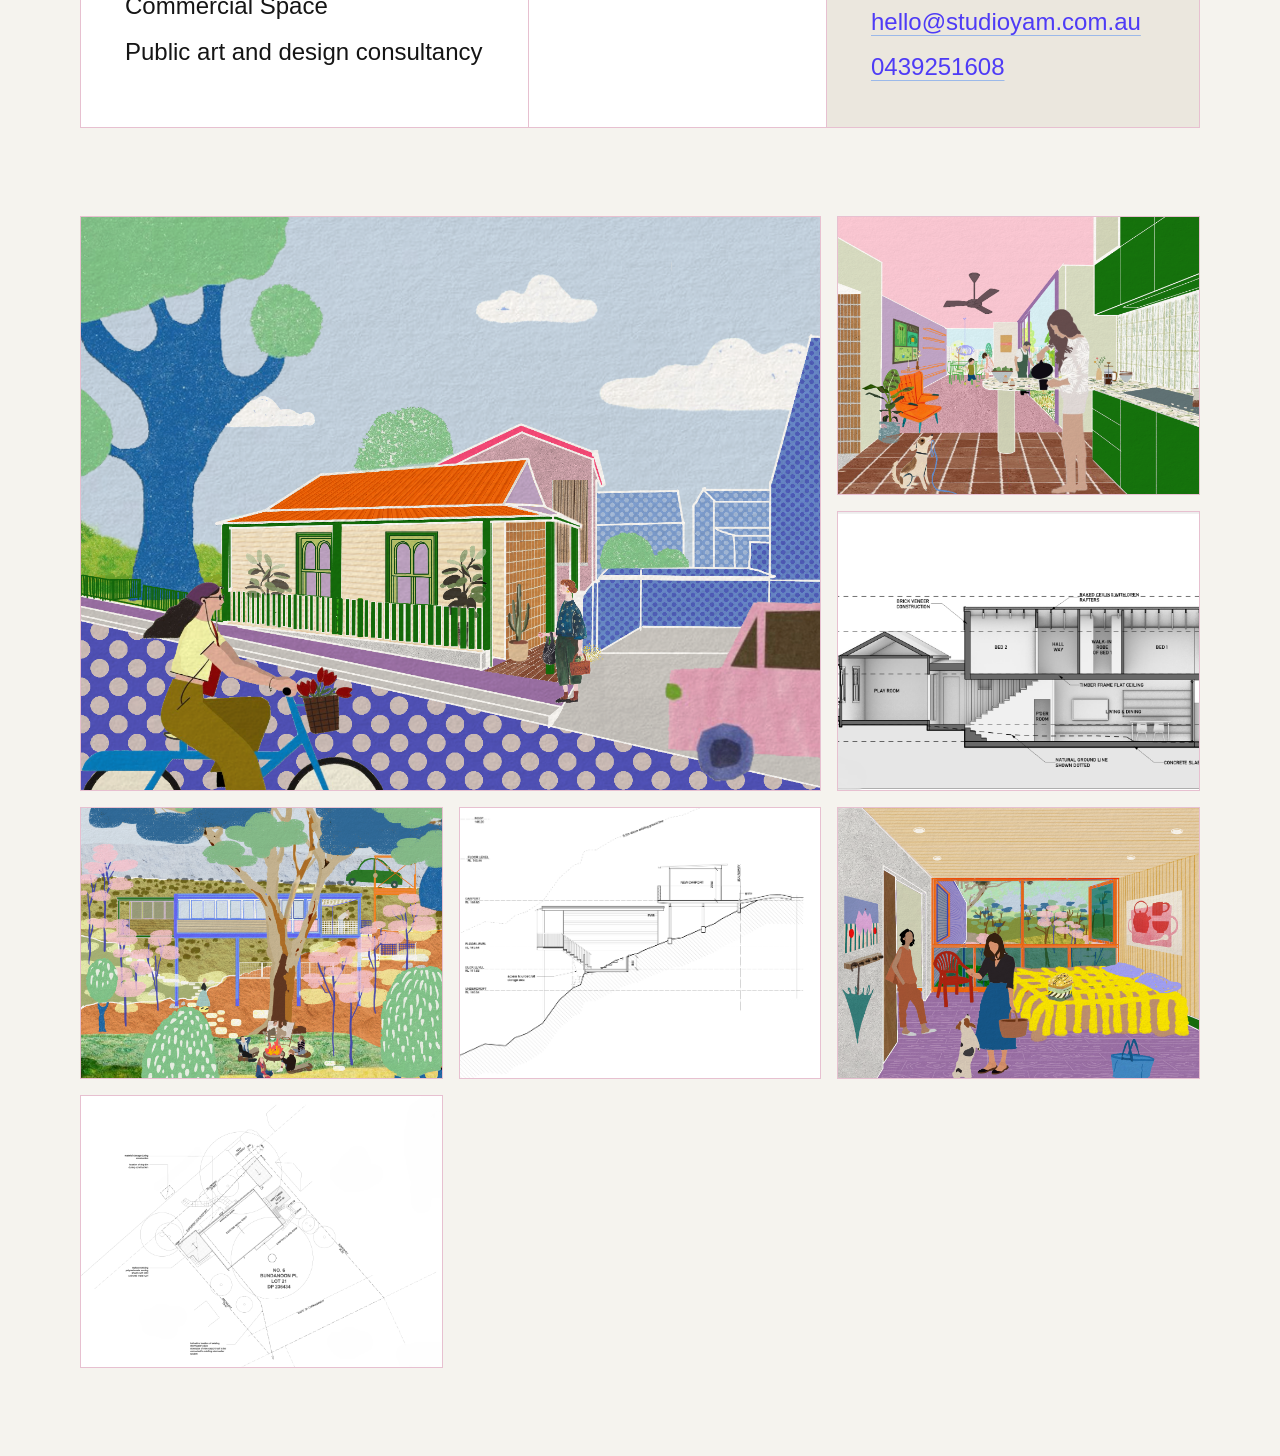
==== commit 616e88c7: "Update Studio YaM website styling and responsive layout" ====
--- a/index.html
+++ b/index.html
@@ -3,116 +3,73 @@
 <head>
   <meta charset="UTF-8">
   <meta name="viewport" content="width=device-width, initial-scale=1.0">
-  <title>Studio Yam | Architecture With Colour, Precision, and Presence</title>
-  <meta name="description" content="Studio Yam is an architecture studio creating vibrant residential transformations, thoughtful interiors, and richly composed spatial experiences.">
-  <link rel="preconnect" href="https://fonts.googleapis.com">
-  <link rel="preconnect" href="https://fonts.gstatic.com" crossorigin>
-  <link href="https://fonts.googleapis.com/css2?family=Syne:wght@400;500;700;800&family=Spectral:wght@400;500;600&display=swap" rel="stylesheet">
+  <title>Studio YaM</title>
+  <meta name="description" content="Studio Yu &amp; Mei provides architecture, public art, and design consultancy services.">
   <link rel="stylesheet" href="style.css">
 </head>
 <body>
-  <div class="site-shell">
-    <header class="site-header">
-      <a class="brand" href="index.html">
-        <span class="brand-mark">Studio Yam</span>
-        <span class="brand-note">Architectural Design Studio</span>
-      </a>
-      <nav class="site-nav" aria-label="Main navigation">
-        <a class="active" href="index.html">Home</a>
-        <a href="works.html">Works</a>
-        <a href="about.html">About</a>
-        <a href="contact.html">Contact</a>
-      </nav>
-    </header>
+  <main class="page">
+    <section class="hero" aria-labelledby="studio-title">
+      <div class="hero-copy">
+        <p class="studio-label"><span class="studio-label-primary">STUDIO</span><span class="studio-label-secondary">YaM</span></p>
+        <h1 id="studio-title">Architecture | Public Art | Design Consultancy</h1>
+      </div>
+      <figure class="hero-image">
+        <img src="images/01 WATERLOO HOUSE_68 Douglas Street/S01 AXO.png" alt="Waterloo House axonometric architectural drawing.">
+      </figure>
+    </section>
 
-    <main>
-      <section class="hero-panel hero-grid">
-        <div class="hero-copy">
-          <p class="eyebrow">Architecture With Character</p>
-          <h1>Drawn with precision. Built with warmth. Presented with colour.</h1>
-          <p class="lede">
-            Studio Yam shapes homes and lived environments that feel generous, site-aware, and visually alive. Our work combines disciplined planning with drawings, sketches, and spatial narratives that invite people into the project before it is built.
-          </p>
-          <div class="hero-actions">
-            <a class="button button-primary" href="works.html">Explore Projects</a>
-            <a class="button button-secondary" href="contact.html">Discuss A Brief</a>
-          </div>
-        </div>
+    <section class="content-grid" aria-label="Studio information">
+      <article class="panel">
+        <h2>What we do</h2>
+        <ul class="service-list">
+          <li>Residential house design</li>
+          <li>Renovation and addition</li>
+          <li>Commercial Space</li>
+          <li>Public art and design consultancy</li>
+        </ul>
+      </article>
 
-        <figure class="hero-art hero-art-main">
-          <img src="images/01 WATERLOO HOUSE_68 Douglas Street/S01 AXO.png" alt="Illustrated axonometric drawing of Waterloo House in vibrant colours.">
-        </figure>
+      <article class="panel">
+        <h2>Nominated Architect</h2>
+        <p>Meilun Gao</p>
+        <p>NSW ARB # 13013</p>
+      </article>
 
-        <figure class="hero-art hero-art-plan">
-          <img src="images/01 WATERLOO HOUSE_68 Douglas Street/S02 Open Plan Kitchen.png" alt="Open plan kitchen drawing for the Waterloo House project.">
-        </figure>
+      <article class="panel contact-panel">
+        <h2>Contact</h2>
+        <p>Natalie Wang - new business and project enquiry</p>
+        <p><a href="mailto:hello@studioyam.com.au">hello@studioyam.com.au</a></p>
+        <p><a href="tel:+61439251608">0439251608</a></p>
+      </article>
+    </section>
 
-        <aside class="hero-note">
-          <p class="eyebrow">Current Focus</p>
-          <p>Residential additions, adaptive renovations, and interiors where planning logic and atmosphere are developed together.</p>
-        </aside>
-      </section>
+    <section class="image-gallery" aria-label="Selected project images">
+      <figure class="gallery-item gallery-item-large">
+        <img src="images/01 WATERLOO HOUSE_68 Douglas Street/S03 Street Front.png" alt="Waterloo House street front architectural drawing.">
+      </figure>
+      <figure class="gallery-item">
+        <img src="images/01 WATERLOO HOUSE_68 Douglas Street/S02 Open Plan Kitchen.png" alt="Waterloo House open plan kitchen drawing.">
+      </figure>
+      <figure class="gallery-item">
+        <img src="images/01 WATERLOO HOUSE_68 Douglas Street/D03 Section.png" alt="Waterloo House section drawing.">
+      </figure>
+      <figure class="gallery-item">
+        <img src="images/02 HORNSBY HEIGHTS HOUSE_6 Bundanoon Pl/S01 Bush View.png" alt="Hornsby Heights House bush view drawing.">
+      </figure>
 
-      <section class="intro-band">
-        <div>
-          <p class="eyebrow">What We Make</p>
-          <h2>Projects that feel editorial, tactile, and grounded in everyday use.</h2>
-        </div>
-        <p>
-          The drawings in our studio are not just deliverables. They are part of the design language itself. We use plans, sections, and expressive visual studies to clarify ideas early and give every project a strong identity from concept through construction.
-        </p>
-      </section>
 
-      <section class="project-preview-grid">
-        <article class="preview-card preview-card-large">
-          <div class="preview-copy">
-            <p class="card-tag">01 Waterloo House</p>
-            <h3>A playful family retrofit shaped by garden life and bold spatial framing.</h3>
-            <p>Axonometric studies, layered plans, and street-facing gestures create a compact home with real presence.</p>
-          </div>
-          <img src="images/01 WATERLOO HOUSE_68 Douglas Street/S03 Street Front.png" alt="Street front illustration of Waterloo House.">
-        </article>
+      <figure class="gallery-item">
+        <img src="images/02 HORNSBY HEIGHTS HOUSE_6 Bundanoon Pl/SHORT SECTION.png" alt="Hornsby Heights House section drawing.">
+      </figure>
+      <figure class="gallery-item">
+        <img src="images/02 HORNSBY HEIGHTS HOUSE_6 Bundanoon Pl/S02 Guest Room.png" alt="Hornsby Heights House guest room drawing.">
+      </figure>   
+      <figure class="gallery-item">
+        <img src="images/02 HORNSBY HEIGHTS HOUSE_6 Bundanoon Pl/SITE PLAN.png" alt="Hornsby Heights House site plan drawing.">
+      </figure>
 
-        <article class="preview-card">
-          <img src="images/02 HORNSBY HEIGHTS HOUSE_6 Bundanoon Pl/S01 Bush View.png" alt="Perspective drawing showing the bush outlook of Hornsby Heights House.">
-          <div class="preview-copy">
-            <p class="card-tag">02 Hornsby Heights</p>
-            <h3>A house recalibrated to landscape, shade, and long views.</h3>
-          </div>
-        </article>
-
-        <article class="preview-card">
-          <img src="images/03 BAULKHAM HILLS_83 Hilda Rd/photos 02.jpeg" alt="Existing exterior photograph from the Baulkham Hills project.">
-          <div class="preview-copy">
-            <p class="card-tag">03 Baulkham Hills</p>
-            <h3>Existing suburban fabric re-read for a sharper, more expressive next phase.</h3>
-          </div>
-        </article>
-      </section>
-
-      <section class="process-strip">
-        <article>
-          <span class="process-index">A</span>
-          <h3>Read The Site</h3>
-          <p>We begin with orientation, access, light, and how the place is already used.</p>
-        </article>
-        <article>
-          <span class="process-index">B</span>
-          <h3>Draw The Idea</h3>
-          <p>Plans, sections, and sketch views are used to test the concept with clarity.</p>
-        </article>
-        <article>
-          <span class="process-index">C</span>
-          <h3>Refine The Experience</h3>
-          <p>Material transitions, circulation, and interiors are resolved as one spatial story.</p>
-        </article>
-      </section>
-    </main>
-
-    <footer class="site-footer">
-      <p>Studio Yam</p>
-      <p>Architecture, interiors, and project storytelling across Sydney.</p>
-    </footer>
-  </div>
+    </section>
+  </main>
 </body>
 </html>
--- a/style.css
+++ b/style.css
@@ -1,16 +1,11 @@
 :root {
-  --header-blue: #0000ff;
-  --paper: #f8f2e9;
-  --paper-deep: #efe5d6;
-  --ink: #131313;
-  --muted: #514840;
-  --line: rgba(19, 19, 19, 0.12);
-  --panel: rgba(255, 252, 247, 0.72);
-  --coral: #ef6d51;
-  --pink: #eb4d8b;
-  --citrus: #b9d64d;
-  --violet: #4f46db;
-  --shadow: 0 24px 70px rgba(49, 37, 25, 0.12);
+  --background: #f5f3ee;
+  --surface: #ffffff;
+  --ink: #151515;
+  --muted: #5d5d5d;
+  --line: #e7c0d0;
+  --accent: #4e3bf6;
+  --accent-soft: #e7f0ff;
 }
 
 * {
@@ -18,19 +13,65 @@
 }
 
 html {
-  scroll-behavior: smooth;
+  min-height: 100%;
 }
 
 body {
   margin: 0;
   min-height: 100vh;
   color: var(--ink);
-  font-family: "Spectral", serif;
-  background:
-    radial-gradient(circle at 15% 18%, rgba(0, 0, 255, 0.16), transparent 22%),
-    radial-gradient(circle at 80% 12%, rgba(239, 109, 81, 0.16), transparent 24%),
-    radial-gradient(circle at 72% 70%, rgba(185, 214, 77, 0.18), transparent 20%),
-    linear-gradient(180deg, #fbf7ef 0%, var(--paper) 100%);
+  background: var(--background);
+  font-family: Cabin, Helvetica, arial, sans-serif;
+}
+
+a {
+  color: var(--accent);
+  text-decoration-thickness: 1px;
+  text-underline-offset: 0.2em;
+  text-decoration-color: rgba(59, 130, 246, 0.45);
+}
+
+a:hover,
+a:focus {
+  color: #1d4ed8;
+}
+
+.page {
+  width: min(1120px, calc(100% - 40px));
+  min-height: 100vh;
+  margin: 0 auto;
+  padding: clamp(32px, 7vw, 88px) 0;
+  display: grid;
+  align-content: center;
+  gap: clamp(40px, 7vw, 88px);
+}
+
+.hero {
+  max-width: 920px;
+}
+
+.studio-label {
+  margin: 0 0 18px;
+  display: inline-grid;
+  gap: 0.08em;
+  font-size: clamp(84px, 18vw, 184px);
+  line-height: 0.95;
+  letter-spacing: 0;
+  font-weight: 1000;
+  text-transform: uppercase;
+}
+
+.studio-label-secondary {
+  text-transform: none;
+  font-size: 1em;
+  letter-spacing: 0;
+}
+
+h1,
+h2,
+p,
+figure {
+  margin: 0;
 }
 
 img {
@@ -38,538 +79,169 @@
   width: 100%;
 }
 
-a {
-  color: inherit;
-  text-decoration: none;
-}
-
-.site-shell {
-  width: min(1440px, calc(100% - 2rem));
-  margin: 1rem auto;
-  border: 1px solid rgba(19, 19, 19, 0.08);
-  background: rgba(255, 249, 241, 0.72);
-  box-shadow: var(--shadow);
-  backdrop-filter: blur(18px);
-}
-
-.site-header {
-  position: sticky;
-  top: 0;
-  z-index: 20;
-  display: flex;
-  justify-content: space-between;
-  align-items: center;
-  gap: 2rem;
-  padding: 1.1rem 2rem;
-  background: linear-gradient(90deg, var(--header-blue) 0%, #3148ff 65%, #5267ff 100%);
-  color: #fff;
-}
-
-.brand {
-  display: inline-grid;
-  gap: 0.2rem;
-}
-
-.brand-mark,
-.site-nav,
-h1,
-h2,
-h3,
-.button,
-.process-index,
-.project-number {
-  font-family: "Syne", sans-serif;
-}
-
-.brand-mark {
-  font-size: clamp(1.8rem, 3vw, 2.7rem);
-  font-weight: 800;
-  line-height: 0.95;
-}
-
-.brand-note {
-  font-size: 0.75rem;
-  letter-spacing: 0.16em;
-  text-transform: uppercase;
-  color: rgba(255, 255, 255, 0.74);
-}
-
-.site-nav {
-  display: flex;
-  flex-wrap: wrap;
-  gap: 0.9rem 1.2rem;
-  font-size: 0.95rem;
-}
-
-.site-nav a {
-  padding-bottom: 0.15rem;
-  border-bottom: 2px solid transparent;
-}
-
-.site-nav a:hover,
-.site-nav a.active {
-  border-color: rgba(255, 255, 255, 0.9);
-}
-
-main {
-  padding: 2rem;
-}
-
-.hero-panel,
-.intro-band,
-.process-strip,
-.project-story,
-.about-story,
-.about-gallery,
-.contact-layout,
-.contact-gallery,
-.page-hero {
-  margin-bottom: 2rem;
-}
-
-.hero-panel,
-.intro-band,
-.project-story,
-.about-story,
-.contact-layout,
-.contact-gallery,
-.about-gallery,
-.page-hero {
-  background: var(--panel);
+h1 {
+  max-width: 780px;
+  color: var(--muted);
+  font-size: clamp(22px, 3vw, 40px);
+  line-height: 1.2;
+  font-weight: 400;
+  letter-spacing: 0;
+}
+
+.hero {
+  display: grid;
+  grid-template-columns: 1fr;
+  gap: clamp(24px, 4vw, 52px);
+  align-items: start;
+}
+
+.hero-copy {
+  padding-bottom: 8px;
+}
+
+.hero-image,
+.gallery-item {
+  overflow: hidden;
   border: 1px solid var(--line);
-}
-
-.hero-grid {
-  display: grid;
-  grid-template-columns: 1.15fr 1fr;
-  gap: 1.25rem;
-  padding: 1.25rem;
-}
-
-.hero-copy {
-  display: flex;
-  flex-direction: column;
-  justify-content: center;
-  padding: clamp(0.3rem, 2vw, 1rem);
-}
-
-.eyebrow,
-.card-tag {
-  margin: 0 0 1rem;
-  font-family: "Syne", sans-serif;
-  font-size: 0.75rem;
-  letter-spacing: 0.18em;
-  text-transform: uppercase;
-  color: var(--header-blue);
-}
-
-h1,
-.page-hero h1 {
-  margin: 0;
-  font-size: clamp(3rem, 6vw, 6.2rem);
-  line-height: 0.9;
-  max-width: 10ch;
-}
-
-h2 {
-  margin: 0;
-  font-size: clamp(1.9rem, 3vw, 3rem);
-  line-height: 0.95;
-}
-
-h3 {
-  margin: 0;
-  font-size: 1.45rem;
-  line-height: 1.05;
-}
-
-.lede,
-.hero-note p,
-.intro-band p,
-.preview-copy p,
-.process-strip p,
-.story-copy,
-.about-text p,
-.value-card p,
-.contact-card p,
-.site-footer p {
-  font-size: 1.08rem;
-  line-height: 1.7;
-  color: var(--muted);
-}
-
-.hero-actions {
-  display: flex;
-  flex-wrap: wrap;
-  gap: 1rem;
-  margin-top: 2rem;
-}
-
-.button {
-  display: inline-flex;
-  align-items: center;
-  justify-content: center;
-  min-height: 3.2rem;
-  padding: 0 1.4rem;
-  border-radius: 999px;
-  font-size: 0.94rem;
-  letter-spacing: 0.06em;
-  text-transform: uppercase;
-  border: 1px solid var(--ink);
-}
-
-.button-primary {
-  background: var(--ink);
-  color: #fff;
-}
-
-.button-secondary {
-  background: transparent;
-}
-
-.hero-art,
-.story-card,
-.preview-card,
-.page-hero-figure,
-.about-gallery figure,
-.contact-gallery figure {
-  overflow: hidden;
-  border-radius: 1.1rem;
-  background: #fff;
-}
-
-.hero-art img,
-.preview-card img,
-.story-card img,
-.page-hero-figure img,
-.about-gallery img,
-.contact-gallery img {
+  background: var(--surface);
+}
+
+.hero-image img {
+  aspect-ratio: 5 / 4;
   height: 100%;
   object-fit: cover;
 }
 
-.hero-art-main {
-  min-height: 40rem;
-}
-
-.hero-art-plan {
-  min-height: 18rem;
-}
-
-.hero-note {
-  align-self: end;
-  padding: 1.4rem;
-  border-radius: 1.1rem;
-  background: linear-gradient(135deg, rgba(235, 77, 139, 0.16), rgba(185, 214, 77, 0.22));
-}
-
-.intro-band {
-  display: grid;
-  grid-template-columns: 1.15fr 1fr;
-  gap: 2rem;
-  padding: 1.5rem;
-}
-
-.project-preview-grid {
-  display: grid;
-  grid-template-columns: 1.2fr 1fr 1fr;
-  gap: 1.2rem;
-  margin-bottom: 2rem;
-}
-
-.preview-card {
-  display: grid;
-  gap: 0;
-  background: var(--panel);
-  border: 1px solid var(--line);
-}
-
-.preview-card-large {
+.content-grid {
+  display: grid;
+  grid-template-columns: 1.2fr 0.8fr 1fr;
+  border-top: 1px solid var(--line);
+  border-left: 1px solid var(--line);
+  background: var(--surface);
+}
+
+.panel {
+  min-height: 260px;
+  padding: clamp(24px, 4vw, 44px);
+  border-right: 1px solid var(--line);
+  border-bottom: 1px solid var(--line);
+}
+
+h2 {
+  margin-bottom: 28px;
+  color: var(--accent);
+  font-size: 20px;
+  line-height: 1.2;
+  font-weight: 700;
+  letter-spacing: 0.08em;
+  text-transform: uppercase;
+}
+
+.studio-label {
+  color: var(--accent);
+}
+
+.studio-label-primary,
+.studio-label-secondary {
+  display: block;
+}
+
+.service-list {
+  display: grid;
+  gap: 14px;
+  margin: 0;
+  padding: 0;
+  list-style: none;
+}
+
+.service-list li,
+.panel p {
+  font-size: clamp(18px, 2vw, 24px);
+  line-height: 1.35;
+  letter-spacing: 0;
+}
+
+.panel p + p {
+  margin-top: 12px;
+}
+
+.contact-panel {
+  background: #ebe7de;
+}
+
+.image-gallery {
+  display: grid;
+  grid-template-columns: repeat(3, minmax(0, 1fr));
+  gap: 16px;
+}
+
+.gallery-item-large {
+  grid-column: span 2;
   grid-row: span 2;
 }
 
-.preview-card img {
+.gallery-item img {
   aspect-ratio: 4 / 3;
-}
-
-.preview-card-large img {
-  aspect-ratio: 4 / 4.3;
-}
-
-.preview-copy {
-  padding: 1.2rem;
-}
-
-.process-strip {
-  display: grid;
-  grid-template-columns: repeat(3, minmax(0, 1fr));
-  gap: 1rem;
-}
-
-.process-strip article {
-  padding: 1.3rem;
-  background: rgba(255, 250, 244, 0.86);
-  border: 1px solid var(--line);
-}
-
-.process-index,
-.project-number {
-  display: inline-flex;
-  align-items: center;
-  justify-content: center;
-  width: 2.5rem;
-  height: 2.5rem;
-  margin-bottom: 1rem;
-  border-radius: 999px;
-  background: var(--header-blue);
-  color: #fff;
-  font-size: 1rem;
-  font-weight: 700;
-}
-
-.page-hero {
-  padding: 1.5rem;
-}
-
-.page-hero-split {
-  display: grid;
-  grid-template-columns: 1.05fr 0.95fr;
-  gap: 1.4rem;
-  align-items: center;
-}
-
-.page-hero-figure {
-  min-height: 22rem;
-}
-
-.project-story {
-  padding: 1.4rem;
-}
-
-.story-heading {
-  display: grid;
-  grid-template-columns: auto 1fr;
-  gap: 1.1rem;
-  align-items: start;
-  margin-bottom: 1.4rem;
-}
-
-.story-gallery {
-  display: grid;
-  gap: 1rem;
-}
-
-.story-gallery-waterloo {
-  grid-template-columns: 1.2fr 1fr 1fr;
-}
-
-.story-gallery-hornsby,
-.story-gallery-baulkham {
-  grid-template-columns: repeat(3, minmax(0, 1fr));
-}
-
-.story-card {
-  min-height: 16rem;
-  background: #fff;
-}
-
-.story-card-tall {
-  grid-row: span 2;
-  min-height: 33rem;
-}
-
-.story-card-wide {
-  grid-column: span 2;
-}
-
-.story-gallery-waterloo .story-card:nth-child(2),
-.story-gallery-waterloo .story-card:nth-child(3),
-.story-gallery-waterloo .story-card:nth-child(4),
-.story-gallery-waterloo .story-card:nth-child(5) {
-  background: rgba(255, 255, 255, 0.9);
-}
-
-.about-story {
-  display: grid;
-  grid-template-columns: 1.15fr 0.85fr;
-  gap: 1.4rem;
-  padding: 1.5rem;
-}
-
-.about-text {
-  display: grid;
-  gap: 1rem;
-}
-
-.about-text p {
-  margin: 0;
-}
-
-.director-registration {
-  font-family: "Syne", sans-serif;
-  font-size: 0.92rem;
-  letter-spacing: 0.03em;
-  text-transform: uppercase;
-  color: var(--ink);
-}
-
-.about-rail {
-  display: grid;
-  gap: 1rem;
-}
-
-.value-card,
-.contact-card {
-  padding: 1.25rem;
-  border: 1px solid var(--line);
-  background: rgba(255, 251, 246, 0.9);
-}
-
-.about-gallery,
-.contact-gallery {
-  display: grid;
-  grid-template-columns: 1.1fr 1fr 1fr;
-  gap: 1rem;
-  padding: 1rem;
-}
-
-.about-gallery-primary,
-.contact-gallery-large {
-  grid-row: span 2;
-}
-
-.about-gallery-portrait img {
-  object-position: center top;
-}
-
-.contact-layout {
-  display: grid;
-  grid-template-columns: repeat(3, minmax(0, 1fr));
-  gap: 1rem;
-  padding: 1rem;
-}
-
-.contact-card-primary {
-  background: linear-gradient(135deg, rgba(0, 0, 255, 0.92), rgba(79, 70, 219, 0.92));
-}
-
-.contact-card-primary .card-tag,
-.contact-card-primary h2,
-.contact-card-primary p {
-  color: #fff;
-}
-
-.site-footer {
-  display: flex;
-  justify-content: space-between;
-  gap: 1rem;
-  padding: 0 2rem 1.6rem;
-}
-
-.site-footer p {
-  margin: 0;
-  font-size: 0.95rem;
-}
-
-@media (max-width: 1100px) {
-  .hero-grid,
-  .intro-band,
-  .page-hero-split,
-  .about-story,
-  .contact-layout,
-  .about-gallery,
-  .contact-gallery,
-  .project-preview-grid,
-  .story-gallery-waterloo,
-  .story-gallery-hornsby,
-  .story-gallery-baulkham,
-  .process-strip {
+  height: 100%;
+  object-fit: cover;
+}
+
+.gallery-item-large img {
+  aspect-ratio: 8 / 6.2;
+}
+
+@media (max-width: 900px) {
+  .page {
+    width: min(100% - 28px, 680px);
+    align-content: start;
+  }
+
+  .hero,
+  .content-grid {
+    grid-template-columns: 1fr;
+  }
+
+  .panel {
+    min-height: auto;
+  }
+
+  .image-gallery {
     grid-template-columns: 1fr 1fr;
   }
 
-  .hero-copy,
-  .page-hero > div {
+  .gallery-item-large {
     grid-column: 1 / -1;
-  }
-
-  .preview-card-large,
-  .about-gallery-primary,
-  .contact-gallery-large,
-  .story-card-tall,
-  .story-card-wide {
     grid-row: auto;
-    grid-column: auto;
-  }
-
-  h1,
-  .page-hero h1 {
-    max-width: none;
-  }
-}
-
-@media (max-width: 760px) {
-  .site-shell {
-    width: 100%;
-    margin: 0;
-    border: 0;
-  }
-
-  .site-header,
-  .site-footer,
-  main,
-  .hero-grid,
-  .intro-band,
-  .page-hero,
-  .project-story,
-  .about-story,
-  .contact-layout,
-  .about-gallery,
-  .contact-gallery {
-    padding-left: 1rem;
-    padding-right: 1rem;
-  }
-
-  .site-header,
-  .site-footer,
-  .hero-grid,
-  .intro-band,
-  .page-hero-split,
-  .about-story,
-  .contact-layout,
-  .about-gallery,
-  .contact-gallery,
-  .project-preview-grid,
-  .story-gallery-waterloo,
-  .story-gallery-hornsby,
-  .story-gallery-baulkham,
-  .process-strip {
+  }
+}
+
+@media (max-width: 680px) {
+  .page {
+    width: calc(100% - 24px);
+    padding: clamp(24px, 6vw, 40px) 0;
+  }
+
+  .studio-label {
+    font-size: clamp(34px, 12vw, 72px);
+  }
+
+  .hero-image,
+  .gallery-item,
+  .panel {
+    border-width: 1px;
+  }
+
+  .panel {
+    padding: 20px;
+  }
+}
+
+@media (max-width: 560px) {
+  .page {
+    padding: 20px 0;
+  }
+
+  .image-gallery {
     grid-template-columns: 1fr;
   }
-
-  .site-header,
-  .site-footer {
-    display: grid;
-  }
-
-  .hero-art-main,
-  .page-hero-figure,
-  .story-card,
-  .story-card-tall {
-    min-height: auto;
-  }
-
-  .preview-card img,
-  .preview-card-large img,
-  .hero-art img,
-  .page-hero-figure img,
-  .about-gallery img,
-  .contact-gallery img,
-  .story-card img {
-    aspect-ratio: 4 / 3;
-  }
-
-  h1,
-  .page-hero h1 {
-    font-size: clamp(2.5rem, 12vw, 4.2rem);
-  }
-}
+}
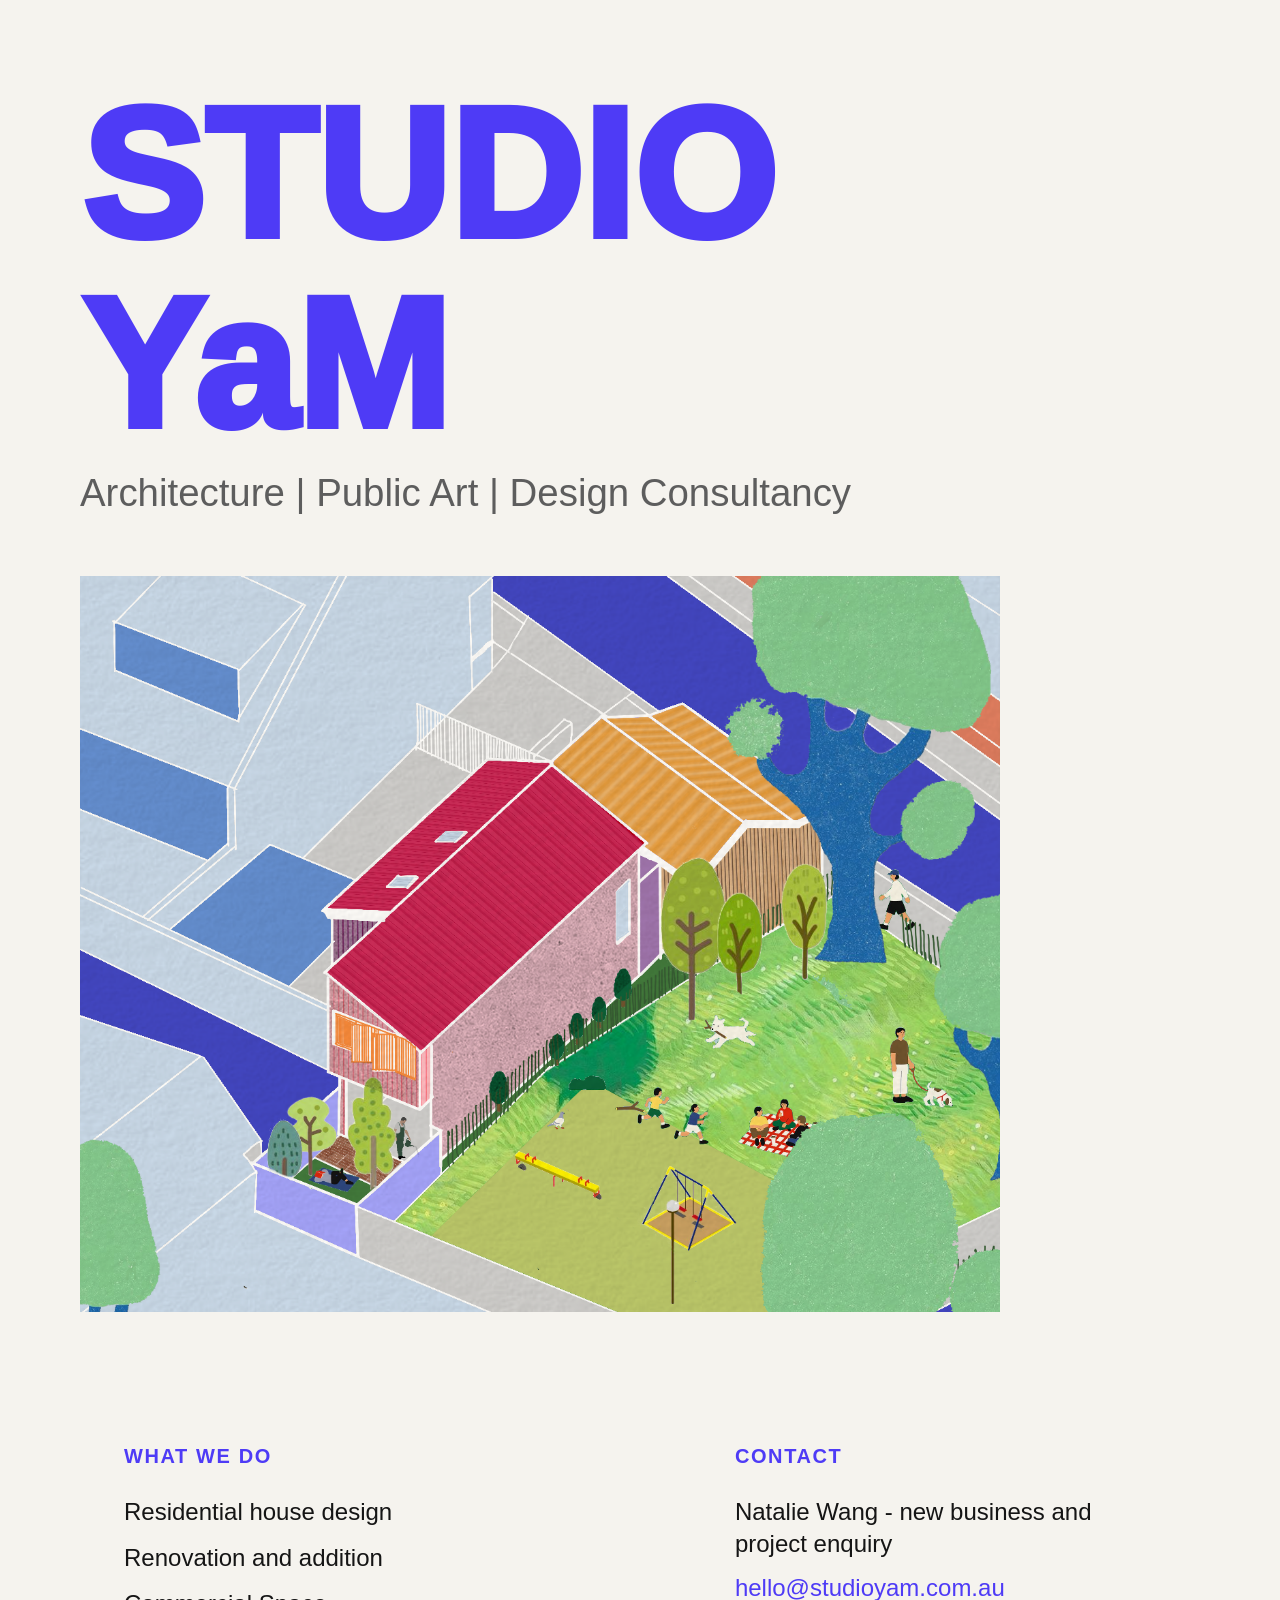
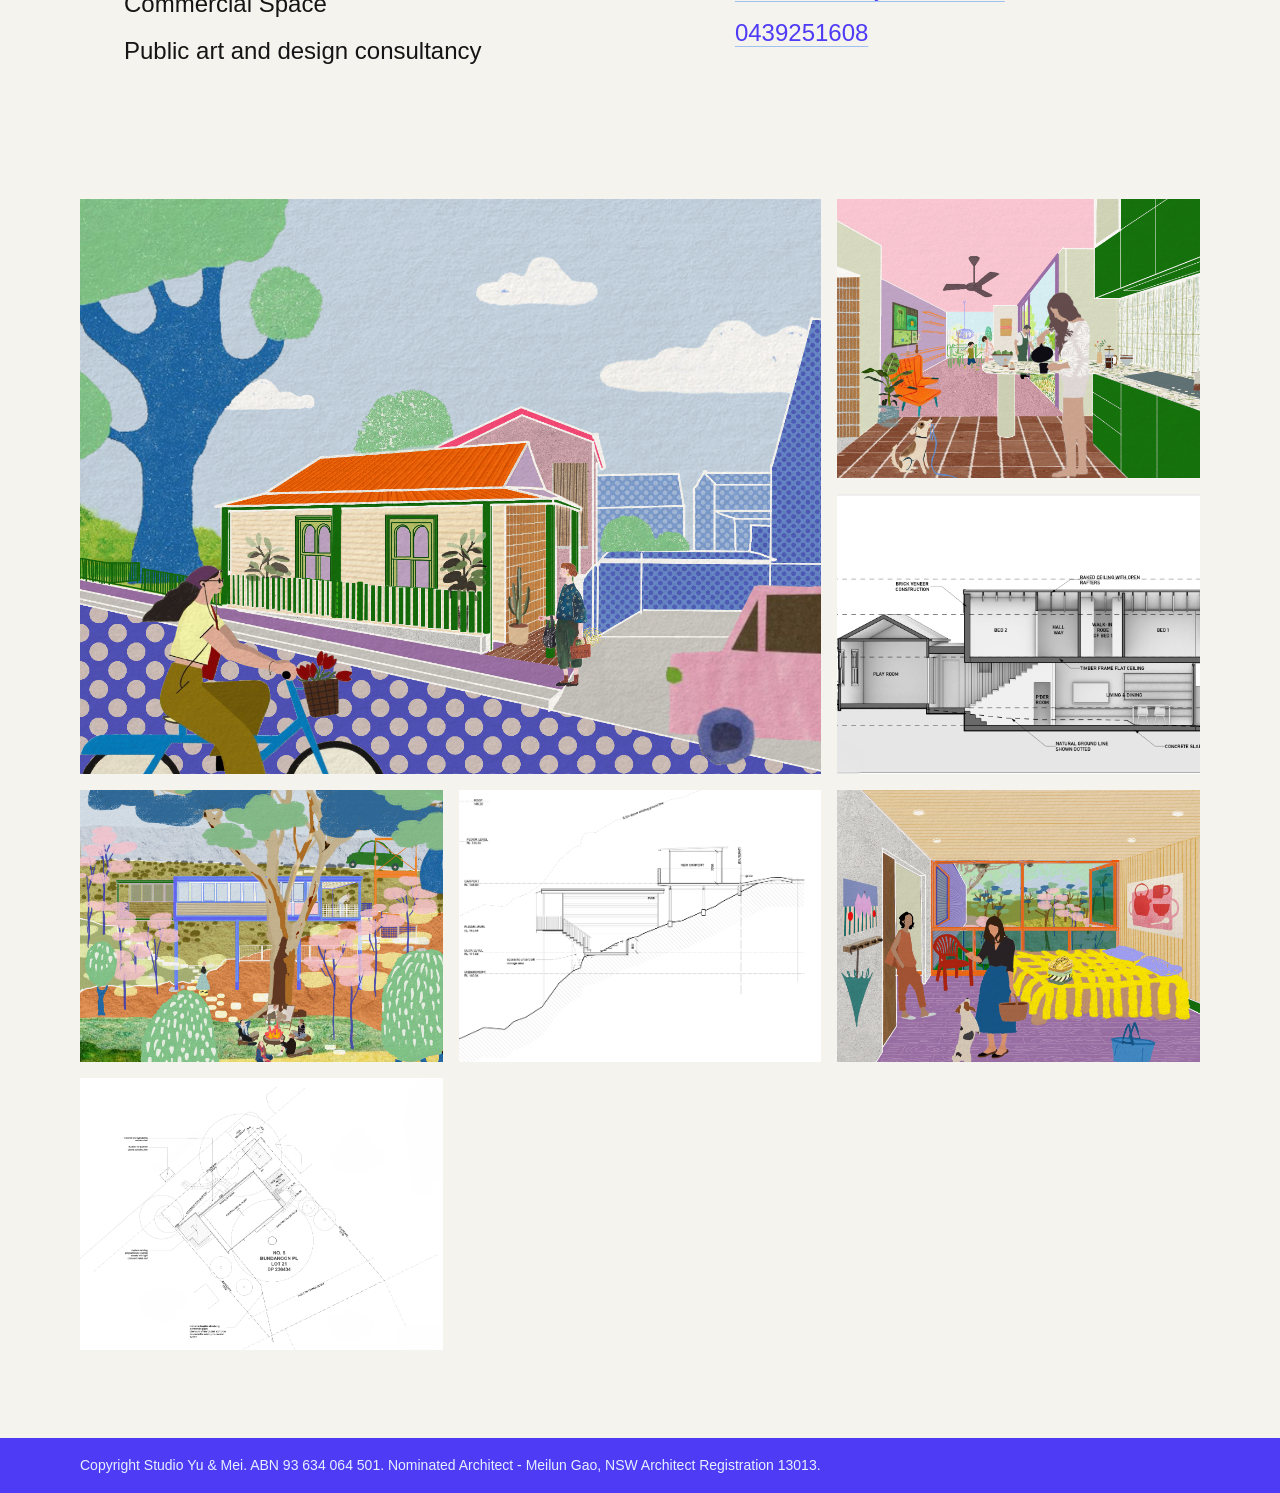
==== commit 5e19eca7: "Add legal footer ribbon" ====
--- a/index.html
+++ b/index.html
@@ -28,12 +28,6 @@
           <li>Commercial Space</li>
           <li>Public art and design consultancy</li>
         </ul>
-      </article>
-
-      <article class="panel">
-        <h2>Nominated Architect</h2>
-        <p>Meilun Gao</p>
-        <p>NSW ARB # 13013</p>
       </article>
 
       <article class="panel contact-panel">
@@ -71,5 +65,8 @@
 
     </section>
   </main>
+  <footer class="site-footer">
+    <p>Copyright Studio Yu &amp; Mei. ABN 93 634 064 501. Nominated Architect - Meilun Gao, NSW Architect Registration 13013.</p>
+  </footer>
 </body>
 </html>
--- a/style.css
+++ b/style.css
@@ -21,7 +21,7 @@
   min-height: 100vh;
   color: var(--ink);
   background: var(--background);
-  font-family: Cabin, Helvetica, arial, sans-serif;
+  font-family: Arial, Helvetica, arial, sans-serif;
 }
 
 a {
@@ -77,6 +77,7 @@
 img {
   display: block;
   width: 100%;
+  background: #ffffff;
 }
 
 h1 {
@@ -102,8 +103,7 @@
 .hero-image,
 .gallery-item {
   overflow: hidden;
-  border: 1px solid var(--line);
-  background: var(--surface);
+  background: transparent;
 }
 
 .hero-image img {
@@ -114,17 +114,13 @@
 
 .content-grid {
   display: grid;
-  grid-template-columns: 1.2fr 0.8fr 1fr;
-  border-top: 1px solid var(--line);
-  border-left: 1px solid var(--line);
-  background: var(--surface);
+  grid-template-columns: 1.2fr 1fr;
+  background: transparent;
 }
 
 .panel {
   min-height: 260px;
   padding: clamp(24px, 4vw, 44px);
-  border-right: 1px solid var(--line);
-  border-bottom: 1px solid var(--line);
 }
 
 h2 {
@@ -166,7 +162,7 @@
 }
 
 .contact-panel {
-  background: #ebe7de;
+  background: transparent;
 }
 
 .image-gallery {
@@ -190,6 +186,21 @@
   aspect-ratio: 8 / 6.2;
 }
 
+.site-footer {
+  width: 100%;
+  padding: 18px 20px;
+  background: var(--accent);
+  color: var(--accent-soft);
+}
+
+.site-footer p {
+  margin: 0 auto;
+  width: min(1120px, calc(100% - 40px));
+  font-size: 14px;
+  line-height: 1.4;
+  letter-spacing: 0;
+}
+
 @media (max-width: 900px) {
   .page {
     width: min(100% - 28px, 680px);
@@ -225,12 +236,6 @@
     font-size: clamp(34px, 12vw, 72px);
   }
 
-  .hero-image,
-  .gallery-item,
-  .panel {
-    border-width: 1px;
-  }
-
   .panel {
     padding: 20px;
   }
@@ -244,4 +249,4 @@
   .image-gallery {
     grid-template-columns: 1fr;
   }
-}+}
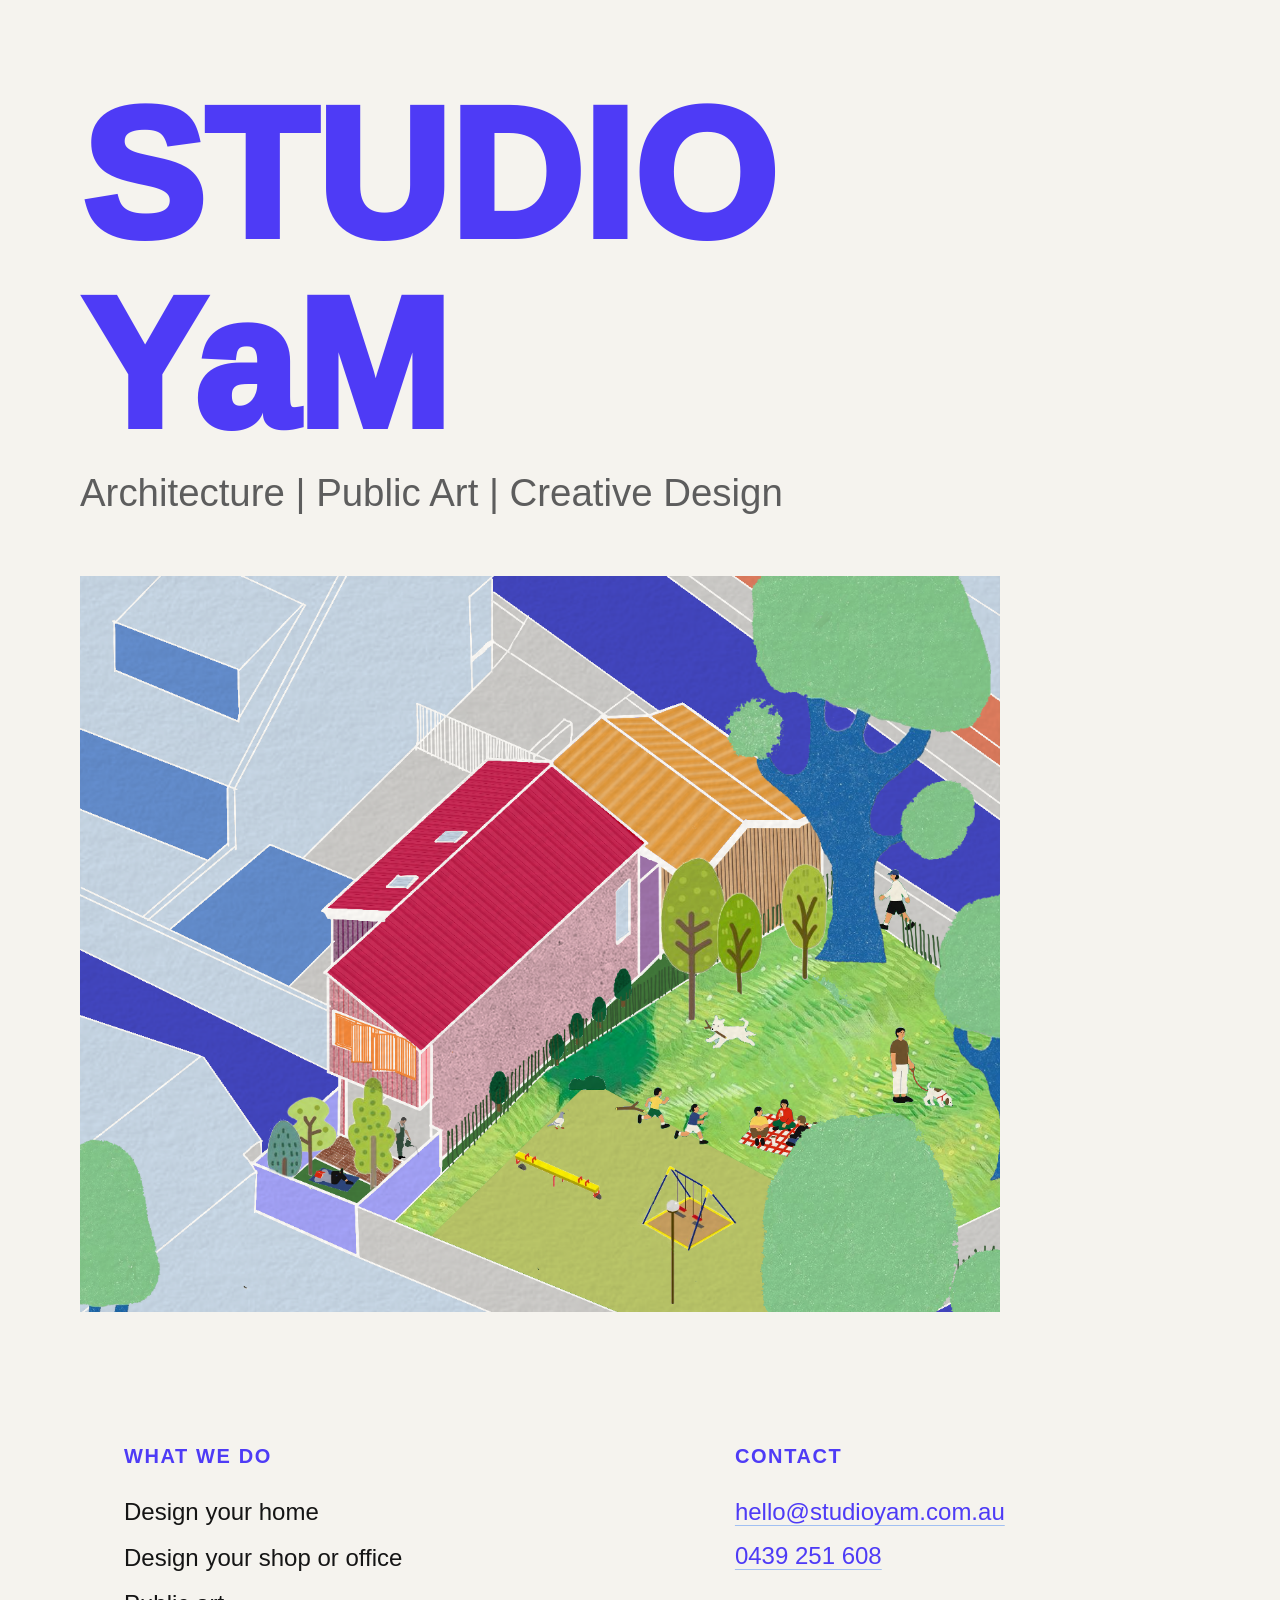
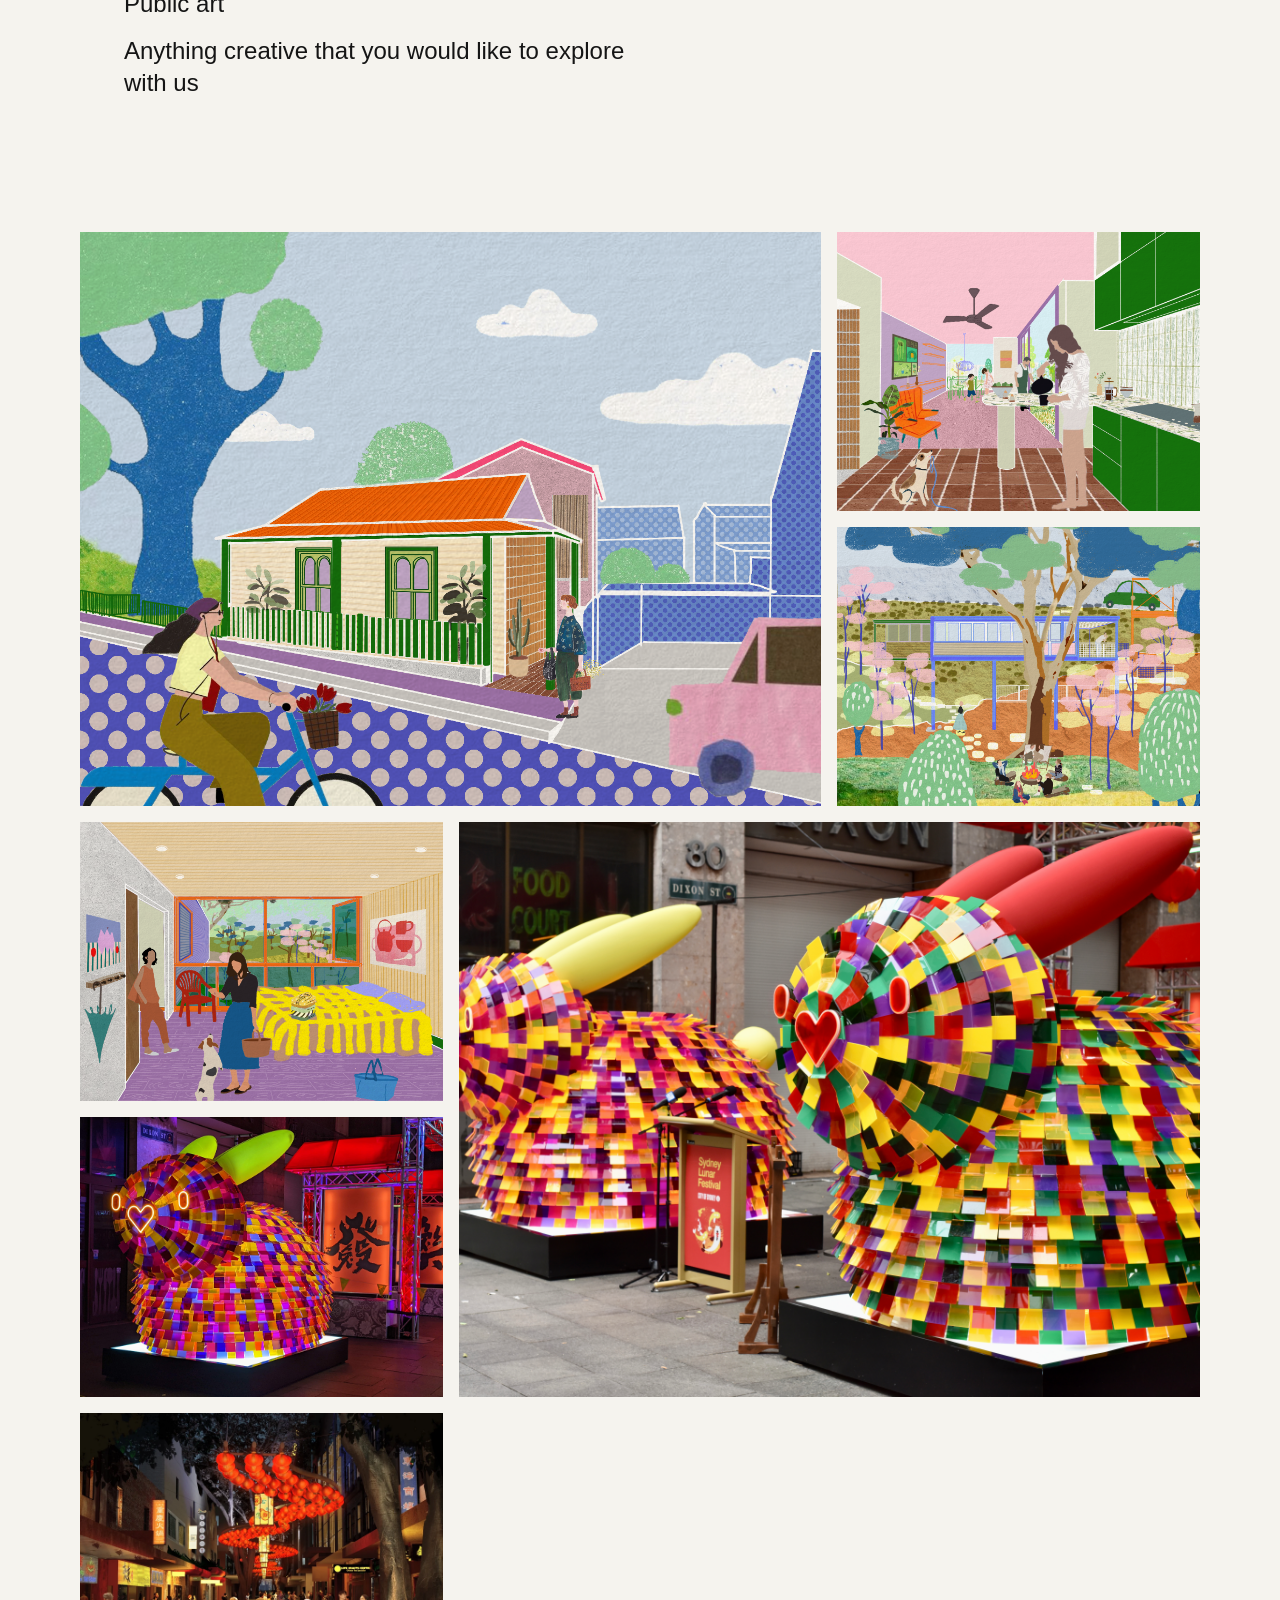
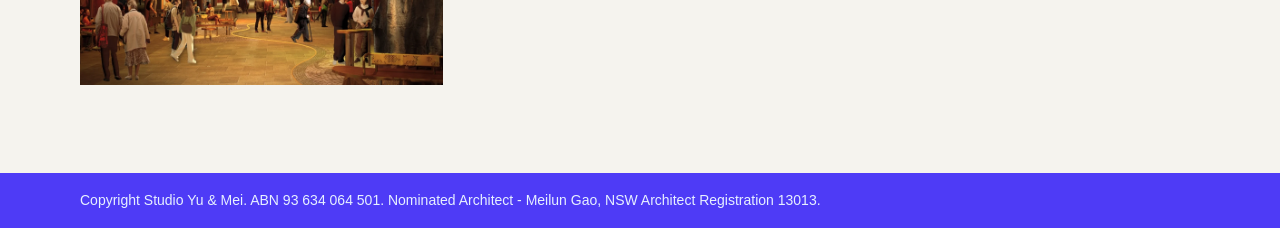
==== commit 0e524307: "Add Rabbit and Dixon Street gallery images" ====
--- a/index.html
+++ b/index.html
@@ -12,7 +12,7 @@
     <section class="hero" aria-labelledby="studio-title">
       <div class="hero-copy">
         <p class="studio-label"><span class="studio-label-primary">STUDIO</span><span class="studio-label-secondary">YaM</span></p>
-        <h1 id="studio-title">Architecture | Public Art | Design Consultancy</h1>
+        <h1 id="studio-title">Architecture | Public Art | Creative Design</h1>
       </div>
       <figure class="hero-image">
         <img src="images/01 WATERLOO HOUSE_68 Douglas Street/S01 AXO.png" alt="Waterloo House axonometric architectural drawing.">
@@ -23,18 +23,17 @@
       <article class="panel">
         <h2>What we do</h2>
         <ul class="service-list">
-          <li>Residential house design</li>
-          <li>Renovation and addition</li>
-          <li>Commercial Space</li>
-          <li>Public art and design consultancy</li>
+          <li>Design your home</li>
+          <li>Design your shop or office</li>
+          <li>Public art</li>
+          <li>Anything creative that you would like to explore with us</li>
         </ul>
       </article>
 
       <article class="panel contact-panel">
         <h2>Contact</h2>
-        <p>Natalie Wang - new business and project enquiry</p>
         <p><a href="mailto:hello@studioyam.com.au">hello@studioyam.com.au</a></p>
-        <p><a href="tel:+61439251608">0439251608</a></p>
+        <p><a href="tel:+61439251608">0439 251 608</a></p>
       </article>
     </section>
 
@@ -46,21 +45,19 @@
         <img src="images/01 WATERLOO HOUSE_68 Douglas Street/S02 Open Plan Kitchen.png" alt="Waterloo House open plan kitchen drawing.">
       </figure>
       <figure class="gallery-item">
-        <img src="images/01 WATERLOO HOUSE_68 Douglas Street/D03 Section.png" alt="Waterloo House section drawing.">
-      </figure>
-      <figure class="gallery-item">
         <img src="images/02 HORNSBY HEIGHTS HOUSE_6 Bundanoon Pl/S01 Bush View.png" alt="Hornsby Heights House bush view drawing.">
-      </figure>
-
-
-      <figure class="gallery-item">
-        <img src="images/02 HORNSBY HEIGHTS HOUSE_6 Bundanoon Pl/SHORT SECTION.png" alt="Hornsby Heights House section drawing.">
       </figure>
       <figure class="gallery-item">
         <img src="images/02 HORNSBY HEIGHTS HOUSE_6 Bundanoon Pl/S02 Guest Room.png" alt="Hornsby Heights House guest room drawing.">
       </figure>   
+      <figure class="gallery-item gallery-item-large">
+        <img src="images/04 RABBIT/Rabbit Day.jpg" alt="Rabbit public artwork shown during the day.">
+      </figure>
       <figure class="gallery-item">
-        <img src="images/02 HORNSBY HEIGHTS HOUSE_6 Bundanoon Pl/SITE PLAN.png" alt="Hornsby Heights House site plan drawing.">
+        <img src="images/04 RABBIT/Rabbit Night.jpg" alt="Rabbit public artwork illuminated at night.">
+      </figure>
+      <figure class="gallery-item">
+        <img src="images/05 DIXON STREET/CoS Published Render.jpg" alt="Dixon Street public art render.">
       </figure>
 
     </section>
